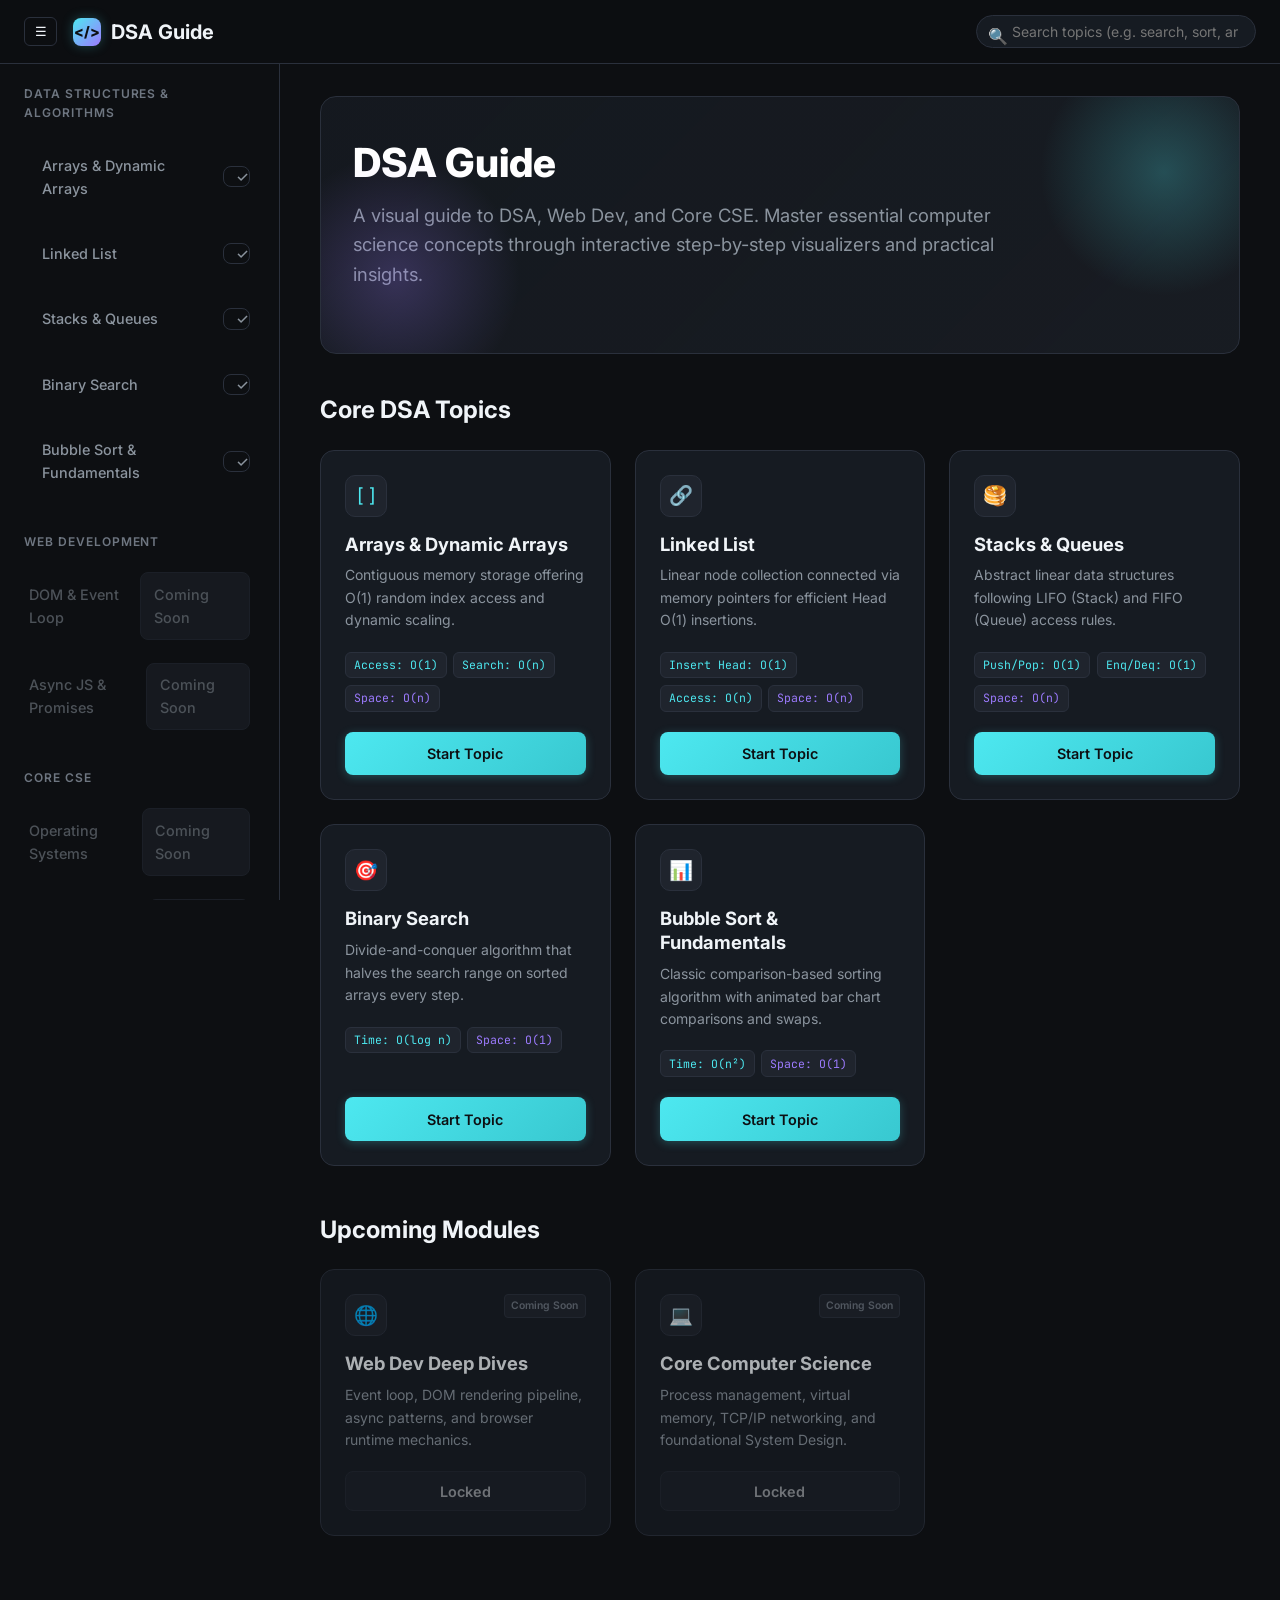
==== index.html @ 57d5836f "Initial commit: DSA Guide static website with visualizers" ====
<!DOCTYPE html>
<html lang="en">
<head>
  <meta charset="UTF-8">
  <meta name="viewport" content="width=device-width, initial-scale=1.0">
  <title>DSA Guide - Master Data Structures & Algorithms Visually</title>
  <meta name="description" content="A visual, interactive guide to Data Structures, Algorithms, Web Development, and Core Computer Science topics.">
  <link rel="stylesheet" href="css/style.css">
</head>
<body>

  <!-- Sticky Top Header Bar -->
  <header id="app-header">
    <div class="header-left">
      <button id="sidebar-toggle" class="sidebar-toggle-btn" aria-label="Toggle Navigation">
        ☰
      </button>
      <a href="index.html" class="brand-logo">
        <div class="brand-icon">&lt;/&gt;</div>
        <span class="brand-text">DSA Guide</span>
      </a>
    </div>
    
    <div class="header-search">
      <span class="search-icon">🔍</span>
      <input type="text" id="sidebar-search" class="search-input" placeholder="Search topics (e.g. search, sort, array)..." aria-label="Search topics">
    </div>
  </header>

  <div class="layout-container">
    <!-- Sidebar Navigation -->
    <div id="sidebar-overlay" class="sidebar-overlay"></div>
    <aside id="app-sidebar">
      <div class="sidebar-section">
        <div class="sidebar-title">Data Structures & Algorithms</div>
        <ul class="sidebar-nav">
          <li class="sidebar-nav-item" data-topic-id="arrays">
            <a href="dsa/arrays.html">
              <span>Arrays & Dynamic Arrays</span>
              <span class="check-icon">✓</span>
            </a>
          </li>
          <li class="sidebar-nav-item" data-topic-id="linked-list">
            <a href="dsa/linked-list.html">
              <span>Linked List</span>
              <span class="check-icon">✓</span>
            </a>
          </li>
          <li class="sidebar-nav-item" data-topic-id="stacks-queues">
            <a href="dsa/stacks-queues.html">
              <span>Stacks & Queues</span>
              <span class="check-icon">✓</span>
            </a>
          </li>
          <li class="sidebar-nav-item" data-topic-id="binary-search">
            <a href="dsa/binary-search.html">
              <span>Binary Search</span>
              <span class="check-icon">✓</span>
            </a>
          </li>
          <li class="sidebar-nav-item" data-topic-id="sorting">
            <a href="dsa/sorting.html">
              <span>Bubble Sort & Fundamentals</span>
              <span class="check-icon">✓</span>
            </a>
          </li>
        </ul>
      </div>

      <div class="sidebar-section">
        <div class="sidebar-title">Web Development</div>
        <ul class="sidebar-nav">
          <li class="sidebar-nav-item disabled">
            <span>DOM & Event Loop <span class="badge-coming-soon">Coming Soon</span></span>
          </li>
          <li class="sidebar-nav-item disabled">
            <span>Async JS & Promises <span class="badge-coming-soon">Coming Soon</span></span>
          </li>
        </ul>
      </div>

      <div class="sidebar-section">
        <div class="sidebar-title">Core CSE</div>
        <ul class="sidebar-nav">
          <li class="sidebar-nav-item disabled">
            <span>Operating Systems <span class="badge-coming-soon">Coming Soon</span></span>
          </li>
          <li class="sidebar-nav-item disabled">
            <span>System Design Basics <span class="badge-coming-soon">Coming Soon</span></span>
          </li>
        </ul>
      </div>

      <div class="progress-widget">
        <div class="progress-label">
          <span>Overall Mastery</span>
          <span id="progress-text">0 of 5 Completed</span>
        </div>
        <div class="progress-bar-bg">
          <div id="progress-bar-fill" class="progress-bar-fill"></div>
        </div>
      </div>
    </aside>

    <!-- Main Content Area -->
    <main id="main-content">
      <!-- Hero Section -->
      <section class="hero-section">
        <h1 class="hero-title">DSA Guide</h1>
        <p class="hero-pitch">A visual guide to DSA, Web Dev, and Core CSE. Master essential computer science concepts through interactive step-by-step visualizers and practical insights.</p>
      </section>

      <!-- Dynamic Continue Section -->
      <div id="continue-section"></div>

      <!-- Topics Grid Section -->
      <section>
        <div class="section-header">
          <h2>Core DSA Topics</h2>
        </div>

        <div class="cards-grid">
          <!-- Topic Card 1 -->
          <div class="topic-card" data-topic-id="arrays">
            <div>
              <div class="card-top">
                <div class="card-icon">[ ]</div>
                <span class="completion-badge badge-coming-soon" style="display:none; background: rgba(63,185,80,0.2); color: var(--success); border-color: var(--success);">✓ Completed</span>
              </div>
              <h3>Arrays & Dynamic Arrays</h3>
              <p>Contiguous memory storage offering O(1) random index access and dynamic scaling.</p>
              <div class="complexity-tag-group">
                <span class="complexity-tag">Access: O(1)</span>
                <span class="complexity-tag">Search: O(n)</span>
                <span class="complexity-tag space">Space: O(n)</span>
              </div>
            </div>
            <a href="dsa/arrays.html" class="btn btn-primary card-action-btn">Start Topic</a>
          </div>

          <!-- Topic Card 2 -->
          <div class="topic-card" data-topic-id="linked-list">
            <div>
              <div class="card-top">
                <div class="card-icon">🔗</div>
                <span class="completion-badge badge-coming-soon" style="display:none; background: rgba(63,185,80,0.2); color: var(--success); border-color: var(--success);">✓ Completed</span>
              </div>
              <h3>Linked List</h3>
              <p>Linear node collection connected via memory pointers for efficient Head O(1) insertions.</p>
              <div class="complexity-tag-group">
                <span class="complexity-tag">Insert Head: O(1)</span>
                <span class="complexity-tag">Access: O(n)</span>
                <span class="complexity-tag space">Space: O(n)</span>
              </div>
            </div>
            <a href="dsa/linked-list.html" class="btn btn-primary card-action-btn">Start Topic</a>
          </div>

          <!-- Topic Card 3 -->
          <div class="topic-card" data-topic-id="stacks-queues">
            <div>
              <div class="card-top">
                <div class="card-icon">🥞</div>
                <span class="completion-badge badge-coming-soon" style="display:none; background: rgba(63,185,80,0.2); color: var(--success); border-color: var(--success);">✓ Completed</span>
              </div>
              <h3>Stacks & Queues</h3>
              <p>Abstract linear data structures following LIFO (Stack) and FIFO (Queue) access rules.</p>
              <div class="complexity-tag-group">
                <span class="complexity-tag">Push/Pop: O(1)</span>
                <span class="complexity-tag">Enq/Deq: O(1)</span>
                <span class="complexity-tag space">Space: O(n)</span>
              </div>
            </div>
            <a href="dsa/stacks-queues.html" class="btn btn-primary card-action-btn">Start Topic</a>
          </div>

          <!-- Topic Card 4 -->
          <div class="topic-card" data-topic-id="binary-search">
            <div>
              <div class="card-top">
                <div class="card-icon">🎯</div>
                <span class="completion-badge badge-coming-soon" style="display:none; background: rgba(63,185,80,0.2); color: var(--success); border-color: var(--success);">✓ Completed</span>
              </div>
              <h3>Binary Search</h3>
              <p>Divide-and-conquer algorithm that halves the search range on sorted arrays every step.</p>
              <div class="complexity-tag-group">
                <span class="complexity-tag">Time: O(log n)</span>
                <span class="complexity-tag space">Space: O(1)</span>
              </div>
            </div>
            <a href="dsa/binary-search.html" class="btn btn-primary card-action-btn">Start Topic</a>
          </div>

          <!-- Topic Card 5 -->
          <div class="topic-card" data-topic-id="sorting">
            <div>
              <div class="card-top">
                <div class="card-icon">📊</div>
                <span class="completion-badge badge-coming-soon" style="display:none; background: rgba(63,185,80,0.2); color: var(--success); border-color: var(--success);">✓ Completed</span>
              </div>
              <h3>Bubble Sort & Fundamentals</h3>
              <p>Classic comparison-based sorting algorithm with animated bar chart comparisons and swaps.</p>
              <div class="complexity-tag-group">
                <span class="complexity-tag">Time: O(n²)</span>
                <span class="complexity-tag space">Space: O(1)</span>
              </div>
            </div>
            <a href="dsa/sorting.html" class="btn btn-primary card-action-btn">Start Topic</a>
          </div>
        </div>
      </section>

      <!-- Coming Soon Modules Section -->
      <section>
        <div class="section-header">
          <h2>Upcoming Modules</h2>
        </div>
        <div class="cards-grid">
          <div class="topic-card" style="opacity: 0.7;">
            <div>
              <div class="card-top">
                <div class="card-icon">🌐</div>
                <span class="badge-coming-soon">Coming Soon</span>
              </div>
              <h3>Web Dev Deep Dives</h3>
              <p>Event loop, DOM rendering pipeline, async patterns, and browser runtime mechanics.</p>
            </div>
            <button class="btn btn-secondary" disabled style="opacity: 0.6; cursor: not-allowed;">Locked</button>
          </div>

          <div class="topic-card" style="opacity: 0.7;">
            <div>
              <div class="card-top">
                <div class="card-icon">💻</div>
                <span class="badge-coming-soon">Coming Soon</span>
              </div>
              <h3>Core Computer Science</h3>
              <p>Process management, virtual memory, TCP/IP networking, and foundational System Design.</p>
            </div>
            <button class="btn btn-secondary" disabled style="opacity: 0.6; cursor: not-allowed;">Locked</button>
          </div>
        </div>
      </section>
    </main>
  </div>

  <script src="js/main.js"></script>
</body>
</html>
---- css/style.css ----
/* ==========================================================================
   DSA GUIDE - Shared Stylesheet
   Theme: Dark (#0D0F12), Cyan (#4DE8F0), Violet (#9D7BFF)
   ========================================================================== */

@import url('https://fonts.googleapis.com/css2?family=Inter:wght@300;400;500;600;700&family=JetBrains+Mono:wght@400;500;600;700&display=swap');

:root {
  --bg-dark: #0D0F12;
  --bg-card: #161B22;
  --bg-card-hover: #1C212A;
  --bg-surface: #1F242D;
  --bg-surface-elevated: #262C38;
  
  --border-color: #2A303C;
  --border-focus: #3F4756;
  
  --accent-cyan: #4DE8F0;
  --accent-cyan-glow: rgba(77, 232, 240, 0.25);
  --accent-violet: #9D7BFF;
  --accent-violet-glow: rgba(157, 123, 255, 0.25);
  
  --text-main: #F0F4F8;
  --text-muted: #8B949E;
  --text-dim: #6E7681;
  
  --success: #3FB950;
  --success-glow: rgba(63, 185, 80, 0.2);
  --warning: #D29922;
  --danger: #F85149;
  
  --sidebar-width: 280px;
  --header-height: 64px;

  --font-sans: 'Inter', -apple-system, BlinkMacSystemFont, 'Segoe UI', Roboto, sans-serif;
  --font-mono: 'JetBrains Mono', SFMono-Regular, Consolas, 'Liberation Mono', Menlo, monospace;

  --transition-fast: 0.15s ease;
  --transition-normal: 0.25s ease;
}

* {
  box-sizing: border-box;
  margin: 0;
  padding: 0;
}

html {
  font-family: var(--font-sans);
  background-color: var(--bg-dark);
  color: var(--text-main);
  scroll-behavior: smooth;
  font-size: 16px;
  line-height: 1.6;
}

body {
  min-height: 100vh;
  display: flex;
  flex-direction: column;
  overflow-x: hidden;
}

/* Typography */
h1, h2, h3, h4, h5, h6 {
  color: var(--text-main);
  font-weight: 700;
  line-height: 1.3;
}

h1 { font-size: 2rem; }
h2 { font-size: 1.5rem; }
h3 { font-size: 1.25rem; }

p {
  color: var(--text-muted);
}

a {
  color: var(--accent-cyan);
  text-decoration: none;
  transition: color var(--transition-fast);
}
a:hover {
  color: #79f1f7;
}

/* Layout Structure */
#app-header {
  position: sticky;
  top: 0;
  z-index: 100;
  height: var(--header-height);
  background-color: rgba(13, 15, 18, 0.85);
  backdrop-filter: blur(12px);
  -webkit-backdrop-filter: blur(12px);
  border-bottom: 1px solid var(--border-color);
  display: flex;
  align-items: center;
  justify-content: space-between;
  padding: 0 1.5rem;
}

.header-left {
  display: flex;
  align-items: center;
  gap: 1rem;
}

.sidebar-toggle-btn {
  background: transparent;
  border: 1px solid var(--border-color);
  color: var(--text-main);
  padding: 0.4rem 0.6rem;
  border-radius: 6px;
  cursor: pointer;
  display: flex;
  align-items: center;
  justify-content: center;
  transition: all var(--transition-fast);
}
.sidebar-toggle-btn:hover {
  background: var(--bg-surface);
  border-color: var(--accent-cyan);
}

.brand-logo {
  display: flex;
  align-items: center;
  gap: 0.6rem;
  font-weight: 700;
  font-size: 1.25rem;
  color: var(--text-main);
}
.brand-icon {
  width: 28px;
  height: 28px;
  background: linear-gradient(135deg, var(--accent-cyan), var(--accent-violet));
  border-radius: 8px;
  display: flex;
  align-items: center;
  justify-content: center;
  color: var(--bg-dark);
  font-weight: 800;
  font-size: 0.9rem;
  box-shadow: 0 0 12px var(--accent-cyan-glow);
}

.header-search {
  position: relative;
  width: 280px;
}
.search-input {
  width: 100%;
  background: var(--bg-card);
  border: 1px solid var(--border-color);
  border-radius: 20px;
  padding: 0.45rem 1rem 0.45rem 2.2rem;
  color: var(--text-main);
  font-size: 0.875rem;
  font-family: var(--font-sans);
  outline: none;
  transition: all var(--transition-normal);
}
.search-input:focus {
  border-color: var(--accent-cyan);
  box-shadow: 0 0 10px var(--accent-cyan-glow);
  background: var(--bg-surface);
}
.search-icon {
  position: absolute;
  left: 0.75rem;
  top: 50%;
  transform: translateY(-50%);
  color: var(--text-dim);
  pointer-events: none;
  width: 16px;
  height: 16px;
}

.layout-container {
  display: flex;
  flex: 1;
  position: relative;
}

/* Sidebar */
#app-sidebar {
  width: var(--sidebar-width);
  background: var(--bg-dark);
  border-right: 1px solid var(--border-color);
  display: flex;
  flex-direction: column;
  position: fixed;
  top: var(--header-height);
  bottom: 0;
  left: 0;
  z-index: 90;
  overflow-y: auto;
  transition: transform var(--transition-normal);
}

.sidebar-overlay {
  display: none;
  position: fixed;
  inset: 0;
  background: rgba(0, 0, 0, 0.6);
  backdrop-filter: blur(4px);
  z-index: 85;
}

.sidebar-section {
  padding: 1.25rem 1rem 0.5rem;
}

.sidebar-title {
  font-size: 0.75rem;
  text-transform: uppercase;
  letter-spacing: 0.08em;
  color: var(--text-dim);
  font-weight: 600;
  margin-bottom: 0.75rem;
  padding-left: 0.5rem;
}

.sidebar-nav {
  list-style: none;
  display: flex;
  flex-direction: column;
  gap: 0.25rem;
}

.sidebar-nav-item a, .sidebar-nav-item span {
  display: flex;
  align-items: center;
  justify-content: space-between;
  padding: 0.6rem 0.8rem;
  border-radius: 8px;
  color: var(--text-muted);
  font-size: 0.9rem;
  font-weight: 500;
  transition: all var(--transition-fast);
}

.sidebar-nav-item a:hover {
  background: var(--bg-card);
  color: var(--text-main);
}

.sidebar-nav-item.active a {
  background: linear-gradient(90deg, rgba(77, 232, 240, 0.12), transparent);
  border-left: 3px solid var(--accent-cyan);
  color: var(--accent-cyan);
  font-weight: 600;
}

.sidebar-nav-item.disabled {
  opacity: 0.5;
  cursor: not-allowed;
}

.badge-coming-soon {
  font-size: 0.65rem;
  background: var(--bg-surface);
  color: var(--text-dim);
  padding: 0.15rem 0.4rem;
  border-radius: 4px;
  border: 1px solid var(--border-color);
  font-weight: 600;
}

.check-icon {
  width: 18px;
  height: 18px;
  border-radius: 50%;
  border: 1.5px solid var(--border-color);
  display: inline-flex;
  align-items: center;
  justify-content: center;
  font-size: 0.7rem;
  color: transparent;
  transition: all var(--transition-fast);
}

.sidebar-nav-item.completed .check-icon {
  background: var(--success);
  border-color: var(--success);
  color: var(--bg-dark);
  box-shadow: 0 0 8px var(--success-glow);
}

.progress-widget {
  margin: 1.5rem 1rem;
  padding: 1rem;
  background: var(--bg-card);
  border: 1px solid var(--border-color);
  border-radius: 12px;
}

.progress-label {
  display: flex;
  justify-content: space-between;
  font-size: 0.8rem;
  color: var(--text-muted);
  margin-bottom: 0.5rem;
}

.progress-bar-bg {
  width: 100%;
  height: 6px;
  background: var(--bg-surface);
  border-radius: 3px;
  overflow: hidden;
}

.progress-bar-fill {
  height: 100%;
  width: 0%;
  background: linear-gradient(90deg, var(--accent-cyan), var(--accent-violet));
  border-radius: 3px;
  transition: width 0.4s ease;
}

/* Main Content Area */
#main-content {
  flex: 1;
  margin-left: var(--sidebar-width);
  padding: 2rem 2.5rem 4rem;
  max-width: 1100px;
  transition: margin-left var(--transition-normal);
}

/* Hero Section */
.hero-section {
  background: linear-gradient(135deg, rgba(22, 27, 34, 0.8), rgba(31, 36, 45, 0.6));
  border: 1px solid var(--border-color);
  border-radius: 16px;
  padding: 2.5rem 2rem;
  margin-bottom: 2.5rem;
  position: relative;
  overflow: hidden;
}
.hero-section::before {
  content: '';
  position: absolute;
  top: -50px;
  right: -50px;
  width: 250px;
  height: 250px;
  background: radial-gradient(circle, var(--accent-cyan-glow) 0%, transparent 70%);
  pointer-events: none;
}
.hero-section::after {
  content: '';
  position: absolute;
  bottom: -50px;
  left: -50px;
  width: 250px;
  height: 250px;
  background: radial-gradient(circle, var(--accent-violet-glow) 0%, transparent 70%);
  pointer-events: none;
}

.hero-title {
  font-size: 2.5rem;
  font-weight: 800;
  background: linear-gradient(135deg, #FFFFFF 30%, var(--accent-cyan) 70%, var(--accent-violet) 100%);
  -webkit-background-clip: text;
  -webkit-text-fill-color: transparent;
  margin-bottom: 0.75rem;
}

.hero-pitch {
  font-size: 1.15rem;
  color: var(--text-muted);
  max-width: 650px;
  margin-bottom: 1.5rem;
}

/* Continue Card */
.continue-card {
  background: var(--bg-card);
  border: 1px solid var(--accent-violet);
  box-shadow: 0 4px 20px var(--accent-violet-glow);
  border-radius: 12px;
  padding: 1.25rem 1.5rem;
  margin-bottom: 2.5rem;
  display: flex;
  align-items: center;
  justify-content: space-between;
  gap: 1rem;
}
.continue-info h4 {
  color: var(--accent-violet);
  font-size: 0.85rem;
  text-transform: uppercase;
  letter-spacing: 0.05em;
  margin-bottom: 0.2rem;
}
.continue-info h3 {
  color: var(--text-main);
  font-size: 1.15rem;
}

/* Cards Grid */
.section-header {
  display: flex;
  align-items: center;
  justify-content: space-between;
  margin-bottom: 1.5rem;
}
.cards-grid {
  display: grid;
  grid-template-columns: repeat(auto-fill, minmax(280px, 1fr));
  gap: 1.5rem;
  margin-bottom: 3rem;
}

.topic-card {
  background: var(--bg-card);
  border: 1px solid var(--border-color);
  border-radius: 14px;
  padding: 1.5rem;
  display: flex;
  flex-direction: column;
  justify-content: space-between;
  transition: all var(--transition-normal);
  position: relative;
}
.topic-card:hover {
  transform: translateY(-4px);
  border-color: var(--accent-cyan);
  box-shadow: 0 8px 24px rgba(0, 0, 0, 0.4);
  background: var(--bg-card-hover);
}

.card-top {
  display: flex;
  align-items: flex-start;
  justify-content: space-between;
  margin-bottom: 1rem;
}
.card-icon {
  width: 42px;
  height: 42px;
  border-radius: 10px;
  background: var(--bg-surface);
  border: 1px solid var(--border-color);
  display: flex;
  align-items: center;
  justify-content: center;
  font-size: 1.2rem;
  color: var(--accent-cyan);
}
.topic-card:nth-child(even) .card-icon {
  color: var(--accent-violet);
}

.topic-card h3 {
  font-size: 1.15rem;
  margin-bottom: 0.5rem;
}
.topic-card p {
  font-size: 0.875rem;
  margin-bottom: 1.25rem;
}

.complexity-tag-group {
  display: flex;
  flex-wrap: wrap;
  gap: 0.4rem;
  margin-bottom: 1.25rem;
}

.complexity-tag {
  font-family: var(--font-mono);
  font-size: 0.72rem;
  padding: 0.2rem 0.5rem;
  border-radius: 6px;
  background: var(--bg-surface);
  border: 1px solid var(--border-color);
  color: var(--accent-cyan);
}
.complexity-tag.space {
  color: var(--accent-violet);
}

.btn {
  display: inline-flex;
  align-items: center;
  justify-content: center;
  gap: 0.5rem;
  padding: 0.65rem 1.25rem;
  border-radius: 8px;
  font-weight: 600;
  font-size: 0.9rem;
  font-family: var(--font-sans);
  cursor: pointer;
  transition: all var(--transition-fast);
  border: none;
}

.btn-primary {
  background: linear-gradient(135deg, var(--accent-cyan), #38c8d0);
  color: var(--bg-dark);
  box-shadow: 0 2px 10px var(--accent-cyan-glow);
}
.btn-primary:hover {
  background: linear-gradient(135deg, #60eff7, var(--accent-cyan));
  color: var(--bg-dark);
  box-shadow: 0 4px 15px var(--accent-cyan-glow);
}

.btn-secondary {
  background: var(--bg-surface);
  color: var(--text-main);
  border: 1px solid var(--border-color);
}
.btn-secondary:hover {
  background: var(--bg-surface-elevated);
  border-color: var(--text-muted);
}

.btn-complete {
  background: var(--bg-surface);
  color: var(--text-muted);
  border: 1px solid var(--border-color);
}
.btn-complete.active {
  background: rgba(63, 185, 80, 0.15);
  color: var(--success);
  border-color: var(--success);
}

/* Topic Page Header & Badges */
.topic-header {
  margin-bottom: 2rem;
}
.topic-header h1 {
  font-size: 2.2rem;
  margin-bottom: 0.75rem;
}
.topic-header-meta {
  display: flex;
  align-items: center;
  justify-content: space-between;
  flex-wrap: wrap;
  gap: 1rem;
}

.complexity-box {
  background: var(--bg-card);
  border: 1px solid var(--border-color);
  border-radius: 12px;
  padding: 1.25rem 1.5rem;
  margin-bottom: 2rem;
  display: grid;
  grid-template-columns: repeat(auto-fit, minmax(180px, 1fr));
  gap: 1rem;
}

.complexity-item {
  display: flex;
  flex-direction: column;
}
.complexity-label {
  font-size: 0.75rem;
  text-transform: uppercase;
  letter-spacing: 0.05em;
  color: var(--text-dim);
  margin-bottom: 0.25rem;
}
.complexity-val {
  font-family: var(--font-mono);
  font-size: 1.1rem;
  font-weight: 600;
  color: var(--accent-cyan);
}
.complexity-val.space {
  color: var(--accent-violet);
}

/* Visualizer Container */
.visualizer-card {
  background: var(--bg-card);
  border: 1px solid var(--border-color);
  border-radius: 16px;
  padding: 1.5rem;
  margin-bottom: 2.5rem;
  box-shadow: 0 8px 30px rgba(0, 0, 0, 0.3);
}

.visualizer-header {
  display: flex;
  align-items: center;
  justify-content: space-between;
  margin-bottom: 1.25rem;
  flex-wrap: wrap;
  gap: 0.75rem;
}

.visualizer-title {
  display: flex;
  align-items: center;
  gap: 0.5rem;
  font-size: 1.1rem;
  font-weight: 600;
}
.visualizer-badge {
  font-size: 0.7rem;
  background: rgba(77, 232, 240, 0.1);
  color: var(--accent-cyan);
  padding: 0.15rem 0.5rem;
  border-radius: 12px;
  border: 1px solid rgba(77, 232, 240, 0.2);
}

.visualizer-stage {
  background: var(--bg-dark);
  border: 1px solid var(--border-color);
  border-radius: 12px;
  min-height: 280px;
  display: flex;
  flex-direction: column;
  align-items: center;
  justify-content: center;
  padding: 1.5rem;
  position: relative;
  overflow: hidden;
}

.visualizer-stage canvas {
  max-width: 100%;
  height: auto;
  border-radius: 8px;
}

.visualizer-controls {
  display: flex;
  align-items: center;
  justify-content: space-between;
  margin-top: 1.25rem;
  flex-wrap: wrap;
  gap: 1rem;
  background: var(--bg-surface);
  padding: 0.85rem 1.25rem;
  border-radius: 10px;
  border: 1px solid var(--border-color);
}

.control-group {
  display: flex;
  align-items: center;
  gap: 0.5rem;
}

.control-input {
  background: var(--bg-card);
  border: 1px solid var(--border-color);
  color: var(--text-main);
  padding: 0.4rem 0.75rem;
  border-radius: 6px;
  font-family: var(--font-mono);
  font-size: 0.85rem;
  outline: none;
  width: 90px;
}
.control-input:focus {
  border-color: var(--accent-cyan);
}

.visualizer-log {
  margin-top: 1rem;
  font-family: var(--font-mono);
  font-size: 0.85rem;
  color: var(--accent-cyan);
  background: var(--bg-dark);
  padding: 0.65rem 1rem;
  border-radius: 8px;
  border-left: 3px solid var(--accent-cyan);
  width: 100%;
}

/* Collapsible Panel */
.collapsible-card {
  background: var(--bg-card);
  border: 1px solid var(--border-color);
  border-radius: 12px;
  margin-bottom: 2rem;
  overflow: hidden;
}

.collapsible-header {
  padding: 1.25rem 1.5rem;
  display: flex;
  align-items: center;
  justify-content: space-between;
  cursor: pointer;
  background: var(--bg-card);
  transition: background var(--transition-fast);
  user-select: none;
}
.collapsible-header:hover {
  background: var(--bg-card-hover);
}

.collapsible-title {
  display: flex;
  align-items: center;
  gap: 0.6rem;
  font-size: 1.1rem;
  font-weight: 600;
}

.chevron-icon {
  transition: transform var(--transition-normal);
  color: var(--text-dim);
}
.collapsible-card.open .chevron-icon {
  transform: rotate(180deg);
  color: var(--accent-cyan);
}

.collapsible-content {
  max-height: 0;
  overflow: hidden;
  transition: max-height 0.35s ease-in-out;
  background: var(--bg-dark);
}
.collapsible-card.open .collapsible-content {
  max-height: 800px;
}

.code-block {
  padding: 1.25rem 1.5rem;
  font-family: var(--font-mono);
  font-size: 0.875rem;
  line-height: 1.6;
  color: #E6EDF3;
  overflow-x: auto;
  white-space: pre;
}

.code-keyword { color: #FF7B72; font-weight: 600; }
.code-function { color: #D2A8FF; }
.code-comment { color: #8B949E; font-style: italic; }
.code-number { color: #79C0FF; }
.code-string { color: #A5D6FF; }

/* Sections */
.info-section {
  background: var(--bg-card);
  border: 1px solid var(--border-color);
  border-radius: 12px;
  padding: 1.5rem;
  margin-bottom: 2rem;
}

.info-section h3 {
  margin-bottom: 1rem;
  display: flex;
  align-items: center;
  gap: 0.5rem;
}

.mistakes-list {
  list-style: none;
  display: flex;
  flex-direction: column;
  gap: 0.75rem;
}
.mistakes-list li {
  position: relative;
  padding-left: 1.75rem;
  color: var(--text-muted);
  font-size: 0.95rem;
}
.mistakes-list li::before {
  content: '⚠️';
  position: absolute;
  left: 0;
  top: 0.1rem;
  font-size: 0.85rem;
}

.question-box {
  background: var(--bg-surface);
  border: 1px dashed var(--border-color);
  border-radius: 10px;
  padding: 1.25rem;
  margin-top: 1rem;
}
.question-text {
  font-weight: 500;
  color: var(--text-main);
  margin-bottom: 1rem;
}
.answer-content {
  display: none;
  margin-top: 1rem;
  padding-top: 1rem;
  border-top: 1px solid var(--border-color);
  color: var(--accent-cyan);
}
.answer-content.show {
  display: block;
  animation: fadeIn 0.25s ease;
}

/* Toast Notifications */
.toast-container {
  position: fixed;
  bottom: 2rem;
  right: 2rem;
  z-index: 1000;
  display: flex;
  flex-direction: column;
  gap: 0.5rem;
}

.toast {
  background: var(--bg-surface-elevated);
  border: 1px solid var(--success);
  color: var(--text-main);
  padding: 0.85rem 1.25rem;
  border-radius: 10px;
  box-shadow: 0 6px 20px rgba(0, 0, 0, 0.4);
  display: flex;
  align-items: center;
  gap: 0.6rem;
  animation: slideUp 0.3s ease, fadeOut 0.3s ease 2.7s forwards;
}

@keyframes fadeIn {
  from { opacity: 0; transform: translateY(4px); }
  to { opacity: 1; transform: translateY(0); }
}
@keyframes slideUp {
  from { opacity: 0; transform: translateY(20px); }
  to { opacity: 1; transform: translateY(0); }
}
@keyframes fadeOut {
  from { opacity: 1; }
  to { opacity: 0; visibility: hidden; }
}

/* Responsive Media Queries */
@media (max-width: 900px) {
  #app-sidebar {
    transform: translateX(-100%);
  }
  #app-sidebar.open {
    transform: translateX(0);
  }
  .sidebar-overlay.open {
    display: block;
  }
  #main-content {
    margin-left: 0;
    padding: 1.5rem 1rem 3rem;
  }
  .hero-title {
    font-size: 2rem;
  }
  .header-search {
    width: 180px;
  }
}

@media (max-width: 600px) {
  #app-header {
    padding: 0 1rem;
  }
  .brand-text {
    display: none;
  }
  .hero-section {
    padding: 1.5rem 1.25rem;
  }
  .cards-grid {
    grid-template-columns: 1fr;
  }
  .visualizer-controls {
    flex-direction: column;
    align-items: stretch;
  }
  .control-group {
    justify-content: space-between;
  }
}
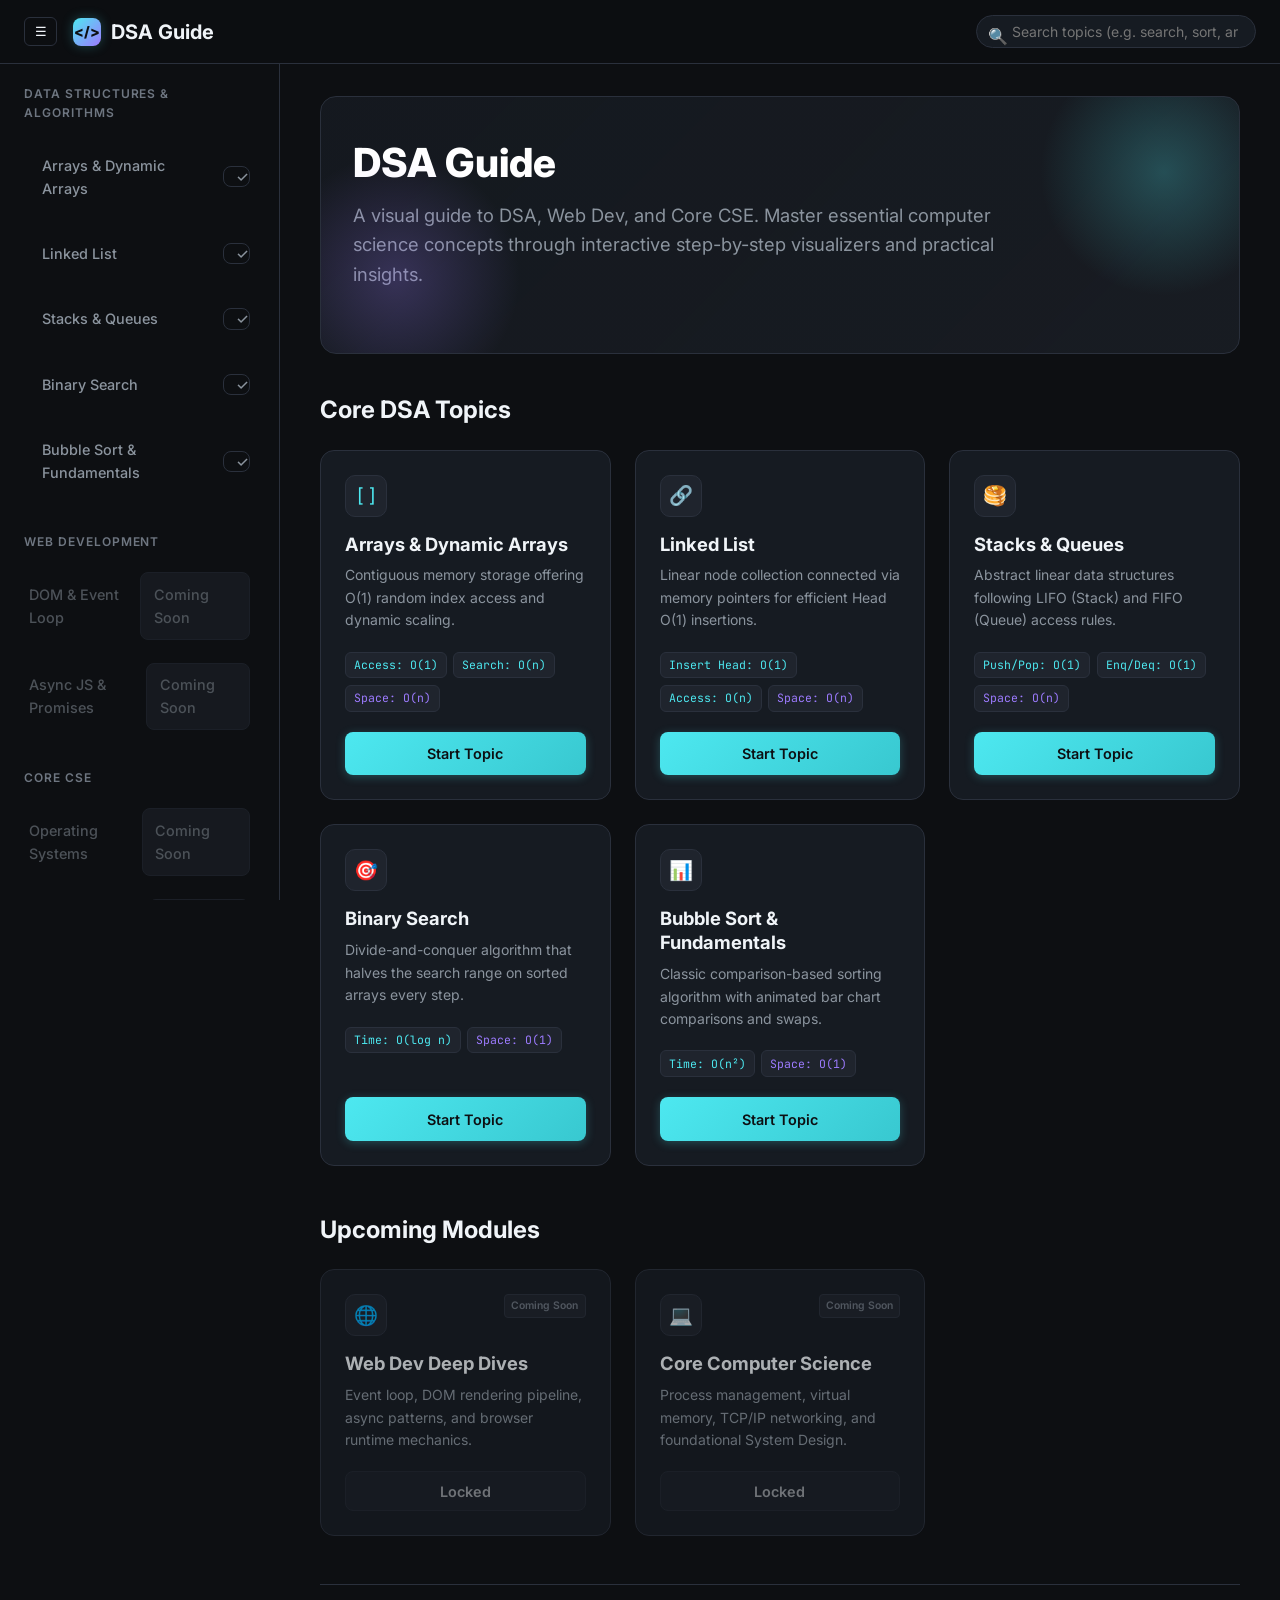
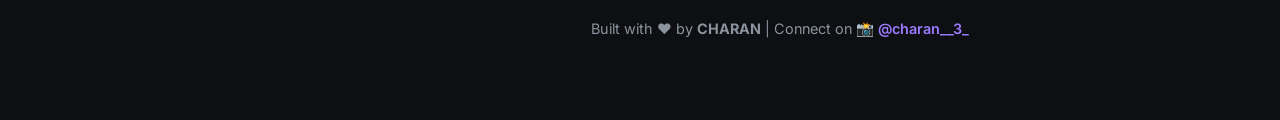
==== commit 80435ffe: "Add footer credit Built by CHARAN with Instagram link" ====
--- a/index.html
+++ b/index.html
@@ -241,6 +241,10 @@
           </div>
         </div>
       </section>
+      <!-- Footer -->
+      <footer class="app-footer">
+        <p>Built with ❤️ by <strong>CHARAN</strong> | Connect on <a href="https://www.instagram.com/charan__3_/" target="_blank" rel="noopener noreferrer" class="instagram-link">📸 @charan__3_</a></p>
+      </footer>
     </main>
   </div>
 
--- a/css/style.css
+++ b/css/style.css
@@ -867,6 +867,29 @@
   }
 }
 
+/* Footer */
+.app-footer {
+  margin-top: auto;
+  padding: 2rem 0 1rem;
+  border-top: 1px solid var(--border-color);
+  text-align: center;
+  font-size: 0.9rem;
+  color: var(--text-muted);
+}
+
+.instagram-link {
+  color: var(--accent-violet);
+  font-weight: 600;
+  display: inline-flex;
+  align-items: center;
+  gap: 0.3rem;
+  transition: color var(--transition-fast);
+}
+.instagram-link:hover {
+  color: var(--accent-cyan);
+  text-decoration: underline;
+}
+
 @media (max-width: 600px) {
   #app-header {
     padding: 0 1rem;
@@ -888,3 +911,4 @@
     justify-content: space-between;
   }
 }
+
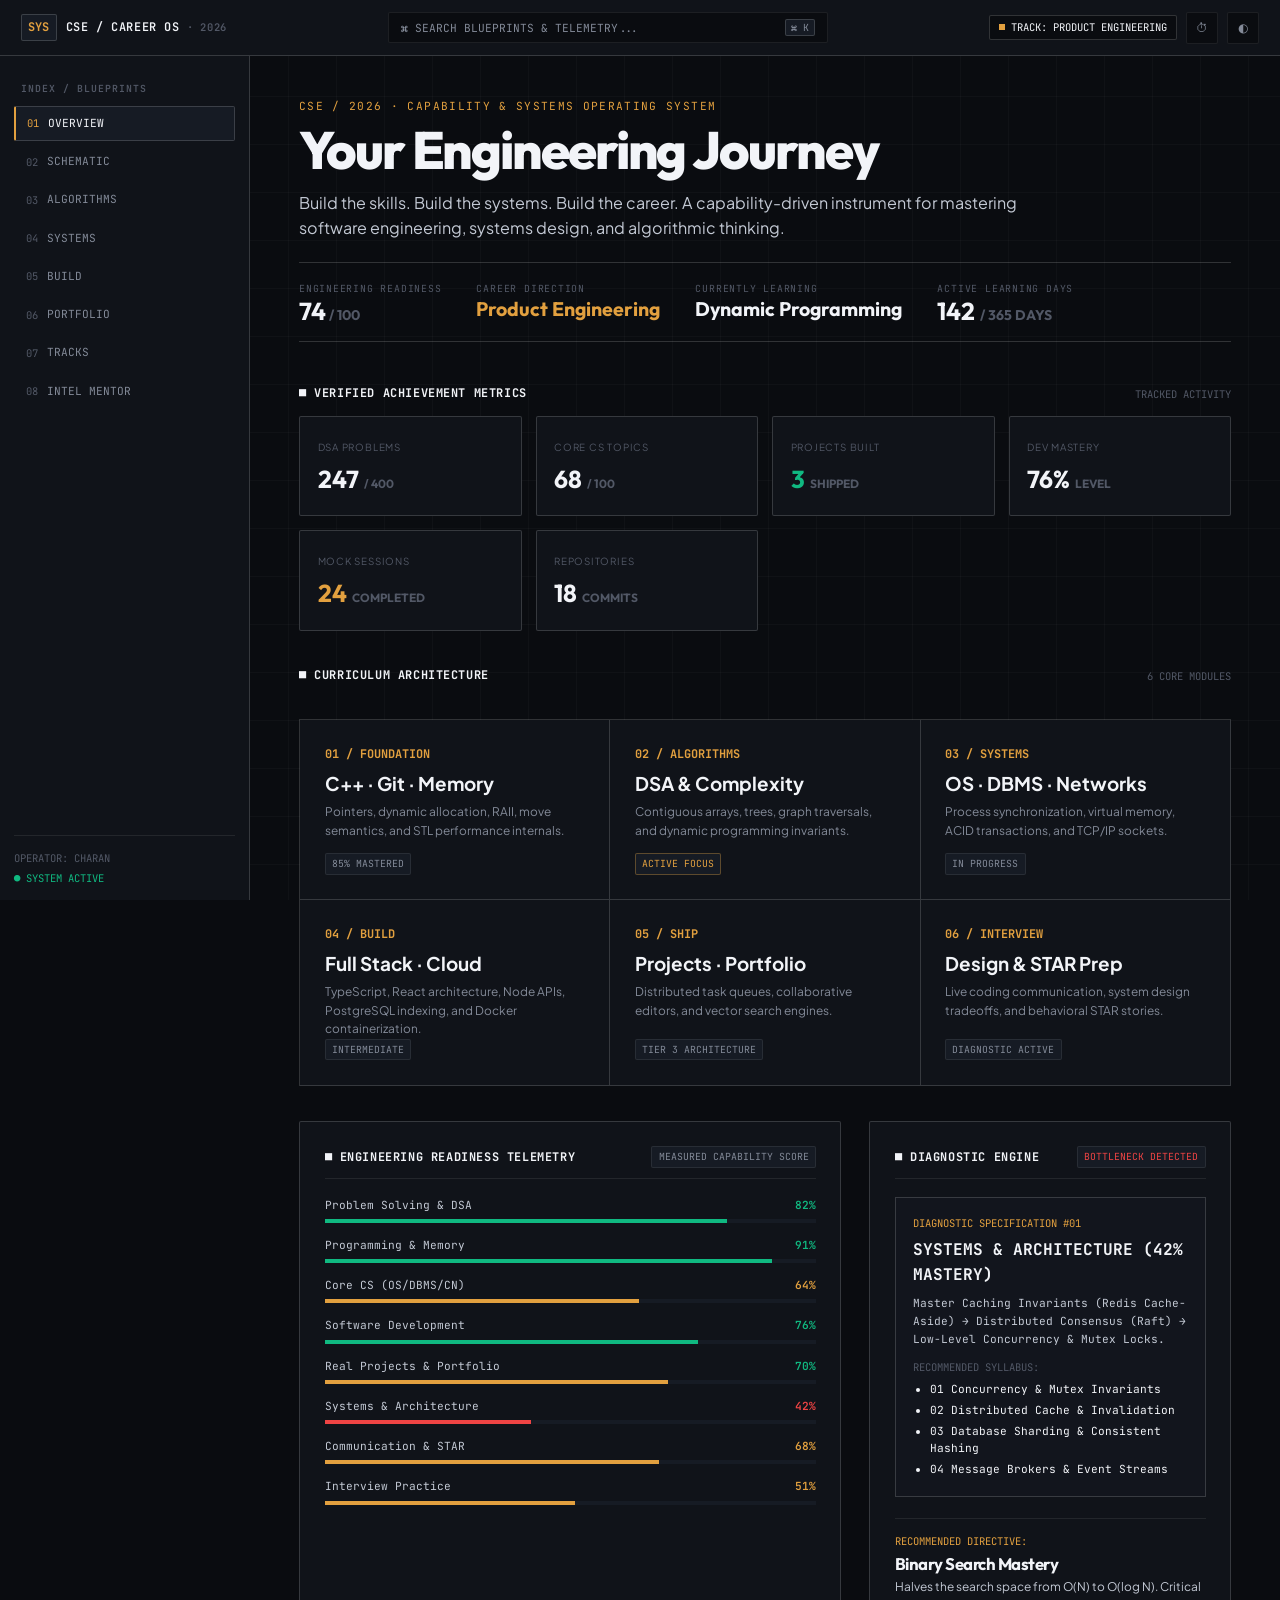
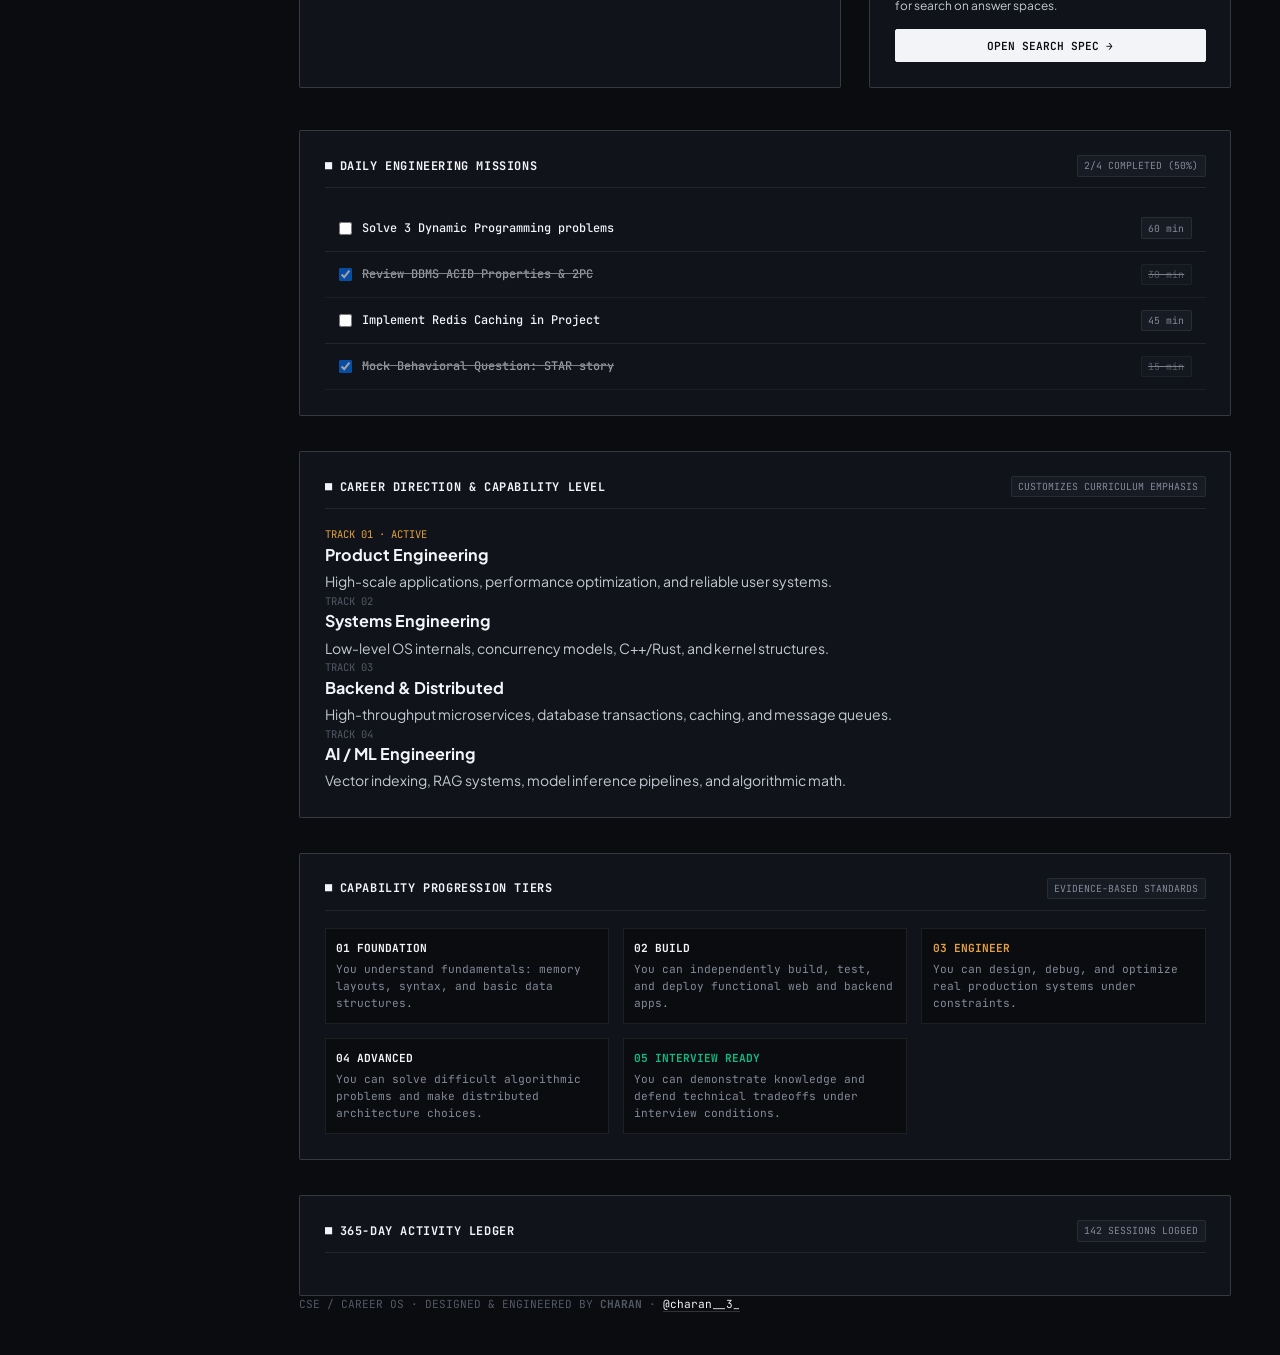
==== commit 672d290f: "Update CSE Career OS: capability progression, editorial laboratory design, remove salary mentions" ====
--- a/index.html
+++ b/index.html
@@ -1,253 +1,673 @@
 <!DOCTYPE html>
-<html lang="en">
+<html lang="en" data-theme="dark">
 <head>
   <meta charset="UTF-8">
   <meta name="viewport" content="width=device-width, initial-scale=1.0">
-  <title>DSA Guide - Master Data Structures & Algorithms Visually</title>
-  <meta name="description" content="A visual, interactive guide to Data Structures, Algorithms, Web Development, and Core Computer Science topics.">
+  <title>CSE Career OS — Engineering Laboratory & Technical Blueprint</title>
+  <meta name="description" content="An honest, capability-driven operating system for becoming a world-class software engineer. Skill progression, systems architecture, and engineering telemetry.">
   <link rel="stylesheet" href="css/style.css">
 </head>
 <body>
 
-  <!-- Sticky Top Header Bar -->
-  <header id="app-header">
+  <!-- =========================================================================
+       Top Engineering Rail Header
+       ========================================================================= -->
+  <header id="os-header">
     <div class="header-left">
-      <button id="sidebar-toggle" class="sidebar-toggle-btn" aria-label="Toggle Navigation">
-        ☰
-      </button>
-      <a href="index.html" class="brand-logo">
-        <div class="brand-icon">&lt;/&gt;</div>
-        <span class="brand-text">DSA Guide</span>
+      <a href="#overview" class="brand-wrapper">
+        <div class="brand-glyph">SYS</div>
+        <span class="brand-name">CSE / Career OS <span style="color:var(--text-dim); font-size:0.75rem;">· 2026</span></span>
       </a>
     </div>
-    
-    <div class="header-search">
-      <span class="search-icon">🔍</span>
-      <input type="text" id="sidebar-search" class="search-input" placeholder="Search topics (e.g. search, sort, array)..." aria-label="Search topics">
+
+    <!-- Center Command Palette Trigger -->
+    <div class="header-center">
+      <button id="cmd-trigger-btn" class="cmd-trigger-btn" aria-label="Open Command Palette">
+        <span>⌘ SEARCH BLUEPRINTS & TELEMETRY...</span>
+        <span class="kbd-shortcut">⌘ K</span>
+      </button>
+    </div>
+
+    <!-- Header Right Controls -->
+    <div class="header-right">
+      <div id="header-target-pill" class="header-pill-badge" onclick="window.location.hash = 'overview'">
+        <span class="indicator-dot"></span>
+        <span>TRACK: PRODUCT ENGINEERING</span>
+      </div>
+
+      <button id="focus-mode-header-btn" class="btn-icon-header" title="Launch Focus Session">
+        ⏱
+      </button>
+
+      <button id="theme-toggle-btn" class="btn-icon-header" title="Toggle Theme">
+        ◐
+      </button>
     </div>
   </header>
 
-  <div class="layout-container">
-    <!-- Sidebar Navigation -->
-    <div id="sidebar-overlay" class="sidebar-overlay"></div>
-    <aside id="app-sidebar">
-      <div class="sidebar-section">
-        <div class="sidebar-title">Data Structures & Algorithms</div>
-        <ul class="sidebar-nav">
-          <li class="sidebar-nav-item" data-topic-id="arrays">
-            <a href="dsa/arrays.html">
-              <span>Arrays & Dynamic Arrays</span>
-              <span class="check-icon">✓</span>
-            </a>
-          </li>
-          <li class="sidebar-nav-item" data-topic-id="linked-list">
-            <a href="dsa/linked-list.html">
-              <span>Linked List</span>
-              <span class="check-icon">✓</span>
-            </a>
-          </li>
-          <li class="sidebar-nav-item" data-topic-id="stacks-queues">
-            <a href="dsa/stacks-queues.html">
-              <span>Stacks & Queues</span>
-              <span class="check-icon">✓</span>
-            </a>
-          </li>
-          <li class="sidebar-nav-item" data-topic-id="binary-search">
-            <a href="dsa/binary-search.html">
-              <span>Binary Search</span>
-              <span class="check-icon">✓</span>
-            </a>
-          </li>
-          <li class="sidebar-nav-item" data-topic-id="sorting">
-            <a href="dsa/sorting.html">
-              <span>Bubble Sort & Fundamentals</span>
-              <span class="check-icon">✓</span>
-            </a>
-          </li>
-        </ul>
+  <!-- =========================================================================
+       Main Application Shell
+       ========================================================================= -->
+  <div class="os-layout">
+
+    <!-- Compact Technical Sidebar Rail -->
+    <aside id="os-sidebar">
+      <div class="sidebar-nav-group">
+        <div class="sidebar-label">INDEX / BLUEPRINTS</div>
+
+        <div class="sidebar-nav-item active" data-view="overview">
+          <span class="sidebar-num">01</span>
+          <span>OVERVIEW</span>
+        </div>
+
+        <div class="sidebar-nav-item" data-view="roadmap">
+          <span class="sidebar-num">02</span>
+          <span>SCHEMATIC</span>
+        </div>
+
+        <div class="sidebar-nav-item" data-view="dsa">
+          <span class="sidebar-num">03</span>
+          <span>ALGORITHMS</span>
+        </div>
+
+        <div class="sidebar-nav-item" data-view="corecs">
+          <span class="sidebar-num">04</span>
+          <span>SYSTEMS</span>
+        </div>
+
+        <div class="sidebar-nav-item" data-view="dev">
+          <span class="sidebar-num">05</span>
+          <span>BUILD</span>
+        </div>
+
+        <div class="sidebar-nav-item" data-view="projects">
+          <span class="sidebar-num">06</span>
+          <span>PORTFOLIO</span>
+        </div>
+
+        <div class="sidebar-nav-item" data-view="companies">
+          <span class="sidebar-num">07</span>
+          <span>TRACKS</span>
+        </div>
+
+        <div class="sidebar-nav-item" data-view="mentor">
+          <span class="sidebar-num">08</span>
+          <span>INTEL MENTOR</span>
+        </div>
       </div>
 
-      <div class="sidebar-section">
-        <div class="sidebar-title">Web Development</div>
-        <ul class="sidebar-nav">
-          <li class="sidebar-nav-item disabled">
-            <span>DOM & Event Loop <span class="badge-coming-soon">Coming Soon</span></span>
-          </li>
-          <li class="sidebar-nav-item disabled">
-            <span>Async JS & Promises <span class="badge-coming-soon">Coming Soon</span></span>
-          </li>
-        </ul>
-      </div>
-
-      <div class="sidebar-section">
-        <div class="sidebar-title">Core CSE</div>
-        <ul class="sidebar-nav">
-          <li class="sidebar-nav-item disabled">
-            <span>Operating Systems <span class="badge-coming-soon">Coming Soon</span></span>
-          </li>
-          <li class="sidebar-nav-item disabled">
-            <span>System Design Basics <span class="badge-coming-soon">Coming Soon</span></span>
-          </li>
-        </ul>
-      </div>
-
-      <div class="progress-widget">
-        <div class="progress-label">
-          <span>Overall Mastery</span>
-          <span id="progress-text">0 of 5 Completed</span>
-        </div>
-        <div class="progress-bar-bg">
-          <div id="progress-bar-fill" class="progress-bar-fill"></div>
-        </div>
+      <div class="sidebar-footer">
+        <div>OPERATOR: CHARAN</div>
+        <div style="color:var(--status-completed); margin-top:0.25rem;">● SYSTEM ACTIVE</div>
       </div>
     </aside>
 
-    <!-- Main Content Area -->
-    <main id="main-content">
-      <!-- Hero Section -->
-      <section class="hero-section">
-        <h1 class="hero-title">DSA Guide</h1>
-        <p class="hero-pitch">A visual guide to DSA, Web Dev, and Core CSE. Master essential computer science concepts through interactive step-by-step visualizers and practical insights.</p>
-      </section>
-
-      <!-- Dynamic Continue Section -->
-      <div id="continue-section"></div>
-
-      <!-- Topics Grid Section -->
-      <section>
-        <div class="section-header">
-          <h2>Core DSA Topics</h2>
-        </div>
-
-        <div class="cards-grid">
-          <!-- Topic Card 1 -->
-          <div class="topic-card" data-topic-id="arrays">
+    <!-- =======================================================================
+         Main Operating Canvas
+         ======================================================================= -->
+    <main id="os-main">
+
+      <!-- =====================================================================
+           01 OVERVIEW: EDITORIAL DASHBOARD
+           ===================================================================== -->
+      <section id="view-overview" class="os-view-section active-view">
+        
+        <!-- Editorial Hero Header -->
+        <div class="editorial-hero">
+          <div class="hero-super">CSE / 2026 · CAPABILITY & SYSTEMS OPERATING SYSTEM</div>
+          <h1 class="hero-main-title">Your Engineering Journey</h1>
+          <p style="font-size:1.15rem; color:var(--text-body); max-width:720px;">
+            Build the skills. Build the systems. Build the career. A capability-driven instrument for mastering software engineering, systems design, and algorithmic thinking.
+          </p>
+
+          <!-- Key Metrics Strip -->
+          <div class="hero-meta-strip">
+            <div class="meta-block-item">
+              <span class="meta-block-label">Engineering Readiness</span>
+              <div class="meta-block-val"><span id="stat-readiness-num">74</span><span style="font-size:1rem; color:var(--text-dim);"> / 100</span></div>
+            </div>
+
+            <div class="meta-block-item">
+              <span class="meta-block-label">Career Direction</span>
+              <div class="meta-block-val" style="font-size:1.4rem; color:var(--accent);">Product Engineering</div>
+            </div>
+
+            <div class="meta-block-item">
+              <span class="meta-block-label">Currently Learning</span>
+              <div class="meta-block-val" style="font-size:1.4rem; color:var(--text-main);">Dynamic Programming</div>
+            </div>
+
+            <div class="meta-block-item">
+              <span class="meta-block-label">Active Learning Days</span>
+              <div class="meta-block-val">142 <span style="font-size:1rem; color:var(--text-dim);">/ 365 DAYS</span></div>
+            </div>
+          </div>
+        </div>
+
+        <!-- Measured Achievements Grid -->
+        <div style="display:flex; justify-content:space-between; align-items:flex-end; margin-top:2rem;">
+          <div class="panel-title"><span>■ VERIFIED ACHIEVEMENT METRICS</span></div>
+          <span class="font-mono" style="font-size:0.75rem; color:var(--text-dim);">TRACKED ACTIVITY</span>
+        </div>
+
+        <div style="display:grid; grid-template-columns:repeat(auto-fit, minmax(180px, 1fr)); gap:1rem; margin:1rem 0 2.5rem;">
+          <div class="technical-panel" style="padding:1.25rem;">
+            <span class="meta-block-label">DSA Problems</span>
+            <div style="font-family:var(--font-editorial); font-size:1.75rem; font-weight:700; color:var(--text-main); margin-top:0.25rem;">247 <span style="font-size:0.85rem; color:var(--text-dim);">/ 400</span></div>
+          </div>
+          <div class="technical-panel" style="padding:1.25rem;">
+            <span class="meta-block-label">Core CS Topics</span>
+            <div style="font-family:var(--font-editorial); font-size:1.75rem; font-weight:700; color:var(--text-main); margin-top:0.25rem;">68 <span style="font-size:0.85rem; color:var(--text-dim);">/ 100</span></div>
+          </div>
+          <div class="technical-panel" style="padding:1.25rem;">
+            <span class="meta-block-label">Projects Built</span>
+            <div style="font-family:var(--font-editorial); font-size:1.75rem; font-weight:700; color:var(--status-completed); margin-top:0.25rem;">3 <span style="font-size:0.85rem; color:var(--text-dim);">SHIPPED</span></div>
+          </div>
+          <div class="technical-panel" style="padding:1.25rem;">
+            <span class="meta-block-label">Dev Mastery</span>
+            <div style="font-family:var(--font-editorial); font-size:1.75rem; font-weight:700; color:var(--text-main); margin-top:0.25rem;">76% <span style="font-size:0.85rem; color:var(--text-dim);">LEVEL</span></div>
+          </div>
+          <div class="technical-panel" style="padding:1.25rem;">
+            <span class="meta-block-label">Mock Sessions</span>
+            <div style="font-family:var(--font-editorial); font-size:1.75rem; font-weight:700; color:var(--accent); margin-top:0.25rem;">24 <span style="font-size:0.85rem; color:var(--text-dim);">COMPLETED</span></div>
+          </div>
+          <div class="technical-panel" style="padding:1.25rem;">
+            <span class="meta-block-label">Repositories</span>
+            <div style="font-family:var(--font-editorial); font-size:1.75rem; font-weight:700; color:var(--text-main); margin-top:0.25rem;">18 <span style="font-size:0.85rem; color:var(--text-dim);">COMMITS</span></div>
+          </div>
+        </div>
+
+        <!-- Numbered Curriculum Modules Grid -->
+        <div style="display:flex; justify-content:space-between; align-items:flex-end; margin-top:2rem;">
+          <div class="panel-title"><span>■ CURRICULUM ARCHITECTURE</span></div>
+          <span class="font-mono" style="font-size:0.75rem; color:var(--text-dim);">6 CORE MODULES</span>
+        </div>
+
+        <div class="numbered-modules-grid">
+          <div class="numbered-module-item" onclick="window.location.hash = 'corecs'">
             <div>
-              <div class="card-top">
-                <div class="card-icon">[ ]</div>
-                <span class="completion-badge badge-coming-soon" style="display:none; background: rgba(63,185,80,0.2); color: var(--success); border-color: var(--success);">✓ Completed</span>
+              <div class="module-num">01 / FOUNDATION</div>
+              <div class="module-title">C++ · Git · Memory</div>
+              <p class="module-desc">Pointers, dynamic allocation, RAII, move semantics, and STL performance internals.</p>
+            </div>
+            <div class="tag-tech" style="align-self:flex-start;">85% MASTERED</div>
+          </div>
+
+          <div class="numbered-module-item" onclick="window.location.hash = 'dsa'">
+            <div>
+              <div class="module-num">02 / ALGORITHMS</div>
+              <div class="module-title">DSA & Complexity</div>
+              <p class="module-desc">Contiguous arrays, trees, graph traversals, and dynamic programming invariants.</p>
+            </div>
+            <div class="tag-tech" style="align-self:flex-start; color:var(--accent); border-color:var(--accent-border);">ACTIVE FOCUS</div>
+          </div>
+
+          <div class="numbered-module-item" onclick="window.location.hash = 'corecs'">
+            <div>
+              <div class="module-num">03 / SYSTEMS</div>
+              <div class="module-title">OS · DBMS · Networks</div>
+              <p class="module-desc">Process synchronization, virtual memory, ACID transactions, and TCP/IP sockets.</p>
+            </div>
+            <div class="tag-tech" style="align-self:flex-start;">IN PROGRESS</div>
+          </div>
+
+          <div class="numbered-module-item" onclick="window.location.hash = 'dev'">
+            <div>
+              <div class="module-num">04 / BUILD</div>
+              <div class="module-title">Full Stack · Cloud</div>
+              <p class="module-desc">TypeScript, React architecture, Node APIs, PostgreSQL indexing, and Docker containerization.</p>
+            </div>
+            <div class="tag-tech" style="align-self:flex-start;">INTERMEDIATE</div>
+          </div>
+
+          <div class="numbered-module-item" onclick="window.location.hash = 'projects'">
+            <div>
+              <div class="module-num">05 / SHIP</div>
+              <div class="module-title">Projects · Portfolio</div>
+              <p class="module-desc">Distributed task queues, collaborative editors, and vector search engines.</p>
+            </div>
+            <div class="tag-tech" style="align-self:flex-start;">TIER 3 ARCHITECTURE</div>
+          </div>
+
+          <div class="numbered-module-item" onclick="window.location.hash = 'mentor'">
+            <div>
+              <div class="module-num">06 / INTERVIEW</div>
+              <div class="module-title">Design & STAR Prep</div>
+              <p class="module-desc">Live coding communication, system design tradeoffs, and behavioral STAR stories.</p>
+            </div>
+            <div class="tag-tech" style="align-self:flex-start;">DIAGNOSTIC ACTIVE</div>
+          </div>
+        </div>
+
+        <!-- Asymmetric 2-Column: Telemetry + Diagnosis -->
+        <div class="asymmetric-section">
+          
+          <!-- Left Column: Engineering Readiness Telemetry -->
+          <div class="technical-panel">
+            <div class="panel-header">
+              <div class="panel-title"><span>■ ENGINEERING READINESS TELEMETRY</span></div>
+              <span class="tag-tech">MEASURED CAPABILITY SCORE</span>
+            </div>
+            <div id="readiness-bars-container"></div>
+          </div>
+
+          <!-- Right Column: Bottleneck Diagnosis & Next Action -->
+          <div class="technical-panel" style="display:flex; flex-direction:column; justify-content:space-between;">
+            <div>
+              <div class="panel-header">
+                <div class="panel-title"><span>■ DIAGNOSTIC ENGINE</span></div>
+                <span class="tag-tech" style="color:var(--status-danger);">BOTTLENECK DETECTED</span>
               </div>
-              <h3>Arrays & Dynamic Arrays</h3>
-              <p>Contiguous memory storage offering O(1) random index access and dynamic scaling.</p>
-              <div class="complexity-tag-group">
-                <span class="complexity-tag">Access: O(1)</span>
-                <span class="complexity-tag">Search: O(n)</span>
-                <span class="complexity-tag space">Space: O(n)</span>
-              </div>
-            </div>
-            <a href="dsa/arrays.html" class="btn btn-primary card-action-btn">Start Topic</a>
-          </div>
-
-          <!-- Topic Card 2 -->
-          <div class="topic-card" data-topic-id="linked-list">
-            <div>
-              <div class="card-top">
-                <div class="card-icon">🔗</div>
-                <span class="completion-badge badge-coming-soon" style="display:none; background: rgba(63,185,80,0.2); color: var(--success); border-color: var(--success);">✓ Completed</span>
-              </div>
-              <h3>Linked List</h3>
-              <p>Linear node collection connected via memory pointers for efficient Head O(1) insertions.</p>
-              <div class="complexity-tag-group">
-                <span class="complexity-tag">Insert Head: O(1)</span>
-                <span class="complexity-tag">Access: O(n)</span>
-                <span class="complexity-tag space">Space: O(n)</span>
-              </div>
-            </div>
-            <a href="dsa/linked-list.html" class="btn btn-primary card-action-btn">Start Topic</a>
-          </div>
-
-          <!-- Topic Card 3 -->
-          <div class="topic-card" data-topic-id="stacks-queues">
-            <div>
-              <div class="card-top">
-                <div class="card-icon">🥞</div>
-                <span class="completion-badge badge-coming-soon" style="display:none; background: rgba(63,185,80,0.2); color: var(--success); border-color: var(--success);">✓ Completed</span>
-              </div>
-              <h3>Stacks & Queues</h3>
-              <p>Abstract linear data structures following LIFO (Stack) and FIFO (Queue) access rules.</p>
-              <div class="complexity-tag-group">
-                <span class="complexity-tag">Push/Pop: O(1)</span>
-                <span class="complexity-tag">Enq/Deq: O(1)</span>
-                <span class="complexity-tag space">Space: O(n)</span>
-              </div>
-            </div>
-            <a href="dsa/stacks-queues.html" class="btn btn-primary card-action-btn">Start Topic</a>
-          </div>
-
-          <!-- Topic Card 4 -->
-          <div class="topic-card" data-topic-id="binary-search">
-            <div>
-              <div class="card-top">
-                <div class="card-icon">🎯</div>
-                <span class="completion-badge badge-coming-soon" style="display:none; background: rgba(63,185,80,0.2); color: var(--success); border-color: var(--success);">✓ Completed</span>
-              </div>
-              <h3>Binary Search</h3>
-              <p>Divide-and-conquer algorithm that halves the search range on sorted arrays every step.</p>
-              <div class="complexity-tag-group">
-                <span class="complexity-tag">Time: O(log n)</span>
-                <span class="complexity-tag space">Space: O(1)</span>
-              </div>
-            </div>
-            <a href="dsa/binary-search.html" class="btn btn-primary card-action-btn">Start Topic</a>
-          </div>
-
-          <!-- Topic Card 5 -->
-          <div class="topic-card" data-topic-id="sorting">
-            <div>
-              <div class="card-top">
-                <div class="card-icon">📊</div>
-                <span class="completion-badge badge-coming-soon" style="display:none; background: rgba(63,185,80,0.2); color: var(--success); border-color: var(--success);">✓ Completed</span>
-              </div>
-              <h3>Bubble Sort & Fundamentals</h3>
-              <p>Classic comparison-based sorting algorithm with animated bar chart comparisons and swaps.</p>
-              <div class="complexity-tag-group">
-                <span class="complexity-tag">Time: O(n²)</span>
-                <span class="complexity-tag space">Space: O(1)</span>
-              </div>
-            </div>
-            <a href="dsa/sorting.html" class="btn btn-primary card-action-btn">Start Topic</a>
-          </div>
-        </div>
-      </section>
-
-      <!-- Coming Soon Modules Section -->
-      <section>
-        <div class="section-header">
-          <h2>Upcoming Modules</h2>
-        </div>
-        <div class="cards-grid">
-          <div class="topic-card" style="opacity: 0.7;">
-            <div>
-              <div class="card-top">
-                <div class="card-icon">🌐</div>
-                <span class="badge-coming-soon">Coming Soon</span>
-              </div>
-              <h3>Web Dev Deep Dives</h3>
-              <p>Event loop, DOM rendering pipeline, async patterns, and browser runtime mechanics.</p>
-            </div>
-            <button class="btn btn-secondary" disabled style="opacity: 0.6; cursor: not-allowed;">Locked</button>
-          </div>
-
-          <div class="topic-card" style="opacity: 0.7;">
-            <div>
-              <div class="card-top">
-                <div class="card-icon">💻</div>
-                <span class="badge-coming-soon">Coming Soon</span>
-              </div>
-              <h3>Core Computer Science</h3>
-              <p>Process management, virtual memory, TCP/IP networking, and foundational System Design.</p>
-            </div>
-            <button class="btn btn-secondary" disabled style="opacity: 0.6; cursor: not-allowed;">Locked</button>
-          </div>
-        </div>
-      </section>
-      <!-- Footer -->
+              <div id="weakness-diagnosis-container"></div>
+            </div>
+
+            <!-- Smart Next Action Card -->
+            <div style="margin-top:1.5rem; padding-top:1rem; border-top:1px solid var(--hairline);">
+              <div id="smart-recommendation-card"></div>
+            </div>
+          </div>
+
+        </div>
+
+        <!-- Today's Daily Mission Ledger -->
+        <div class="technical-panel" style="margin-bottom:2.5rem;">
+          <div class="panel-header">
+            <div class="panel-title"><span>■ DAILY ENGINEERING MISSIONS</span></div>
+            <div id="mission-header-time" class="tag-tech">2H 30M ALLOCATED</div>
+          </div>
+          <div id="daily-mission-list" class="mission-list"></div>
+        </div>
+
+        <!-- Capability-Based Career Direction Selector -->
+        <div class="technical-panel" style="margin-bottom:2.5rem;">
+          <div class="panel-header">
+            <div class="panel-title"><span>■ CAREER DIRECTION & CAPABILITY LEVEL</span></div>
+            <span class="tag-tech">CUSTOMIZES CURRICULUM EMPHASIS</span>
+          </div>
+
+          <div class="target-selector-grid">
+            <div class="target-card active" data-target-id="track-product">
+              <div class="font-mono" style="font-size:0.75rem; color:var(--accent);">TRACK 01 · ACTIVE</div>
+              <div class="target-track-title" style="font-size:1.15rem; font-weight:700; color:var(--text-main); margin-bottom:0.25rem;">Product Engineering</div>
+              <div class="target-desc">High-scale applications, performance optimization, and reliable user systems.</div>
+            </div>
+
+            <div class="target-card" data-target-id="track-systems">
+              <div class="font-mono" style="font-size:0.75rem; color:var(--text-dim);">TRACK 02</div>
+              <div class="target-track-title" style="font-size:1.15rem; font-weight:700; color:var(--text-main); margin-bottom:0.25rem;">Systems Engineering</div>
+              <div class="target-desc">Low-level OS internals, concurrency models, C++/Rust, and kernel structures.</div>
+            </div>
+
+            <div class="target-card" data-target-id="track-backend">
+              <div class="font-mono" style="font-size:0.75rem; color:var(--text-dim);">TRACK 03</div>
+              <div class="target-track-title" style="font-size:1.15rem; font-weight:700; color:var(--text-main); margin-bottom:0.25rem;">Backend & Distributed</div>
+              <div class="target-desc">High-throughput microservices, database transactions, caching, and message queues.</div>
+            </div>
+
+            <div class="target-card" data-target-id="track-aiml">
+              <div class="font-mono" style="font-size:0.75rem; color:var(--text-dim);">TRACK 04</div>
+              <div class="target-track-title" style="font-size:1.15rem; font-weight:700; color:var(--text-main); margin-bottom:0.25rem;">AI / ML Engineering</div>
+              <div class="target-desc">Vector indexing, RAG systems, model inference pipelines, and algorithmic math.</div>
+            </div>
+          </div>
+        </div>
+
+        <!-- Capability Levels Reference -->
+        <div class="technical-panel" style="margin-bottom:2.5rem;">
+          <div class="panel-header">
+            <div class="panel-title"><span>■ CAPABILITY PROGRESSION TIERS</span></div>
+            <span class="tag-tech">EVIDENCE-BASED STANDARDS</span>
+          </div>
+
+          <div style="display:grid; grid-template-columns:repeat(auto-fit, minmax(220px, 1fr)); gap:1rem; font-family:var(--font-mono); font-size:0.8rem;">
+            <div style="padding:0.75rem; background:var(--bg-base); border:1px solid var(--hairline);">
+              <strong style="color:var(--text-main);">01 FOUNDATION</strong>
+              <p style="color:var(--text-muted); margin-top:0.25rem;">You understand fundamentals: memory layouts, syntax, and basic data structures.</p>
+            </div>
+            <div style="padding:0.75rem; background:var(--bg-base); border:1px solid var(--hairline);">
+              <strong style="color:var(--text-main);">02 BUILD</strong>
+              <p style="color:var(--text-muted); margin-top:0.25rem;">You can independently build, test, and deploy functional web and backend apps.</p>
+            </div>
+            <div style="padding:0.75rem; background:var(--bg-base); border:1px solid var(--hairline);">
+              <strong style="color:var(--accent);">03 ENGINEER</strong>
+              <p style="color:var(--text-muted); margin-top:0.25rem;">You can design, debug, and optimize real production systems under constraints.</p>
+            </div>
+            <div style="padding:0.75rem; background:var(--bg-base); border:1px solid var(--hairline);">
+              <strong style="color:var(--text-main);">04 ADVANCED</strong>
+              <p style="color:var(--text-muted); margin-top:0.25rem;">You can solve difficult algorithmic problems and make distributed architecture choices.</p>
+            </div>
+            <div style="padding:0.75rem; background:var(--bg-base); border:1px solid var(--hairline);">
+              <strong style="color:var(--status-completed);">05 INTERVIEW READY</strong>
+              <p style="color:var(--text-muted); margin-top:0.25rem;">You can demonstrate knowledge and defend technical tradeoffs under interview conditions.</p>
+            </div>
+          </div>
+        </div>
+
+        <!-- 365-Day Activity Ledger -->
+        <div class="technical-panel">
+          <div class="panel-header">
+            <div class="panel-title"><span>■ 365-DAY ACTIVITY LEDGER</span></div>
+            <span class="tag-tech">142 SESSIONS LOGGED</span>
+          </div>
+          <div class="heatmap-container">
+            <div id="activity-heatmap-grid" class="heatmap-grid"></div>
+          </div>
+        </div>
+
+      </section>
+
+      <!-- =====================================================================
+           02 SCHEMATIC: ENGINEERING BLUEPRINT ROADMAP
+           ===================================================================== -->
+      <section id="view-roadmap" class="os-view-section">
+        <div class="panel-header" style="margin-bottom:2rem;">
+          <div>
+            <h2 style="font-size:2rem; margin-bottom:0.25rem;">Software Engineering Career Blueprint</h2>
+            <p style="font-size:0.95rem; color:var(--text-muted);">Technical capability graph connecting computer science fundamentals to interview readiness.</p>
+          </div>
+        </div>
+
+        <div class="blueprint-container">
+          <div id="roadmap-flow-wrapper" class="blueprint-flow"></div>
+        </div>
+      </section>
+
+      <!-- =====================================================================
+           03 ALGORITHMS: DSA TELEMETRY & ANALYSIS
+           ===================================================================== -->
+      <section id="view-dsa" class="os-view-section">
+        <div class="panel-header" style="margin-bottom:2rem;">
+          <div>
+            <h2 style="font-size:2rem; margin-bottom:0.25rem;">DSA / Engineering Analysis Engine</h2>
+            <p style="font-size:0.95rem; color:var(--text-muted);">Problem volume ledger, algorithmic complexity analysis, and interactive visualizers.</p>
+          </div>
+          <div style="display:flex; gap:0.5rem;">
+            <a href="dsa/arrays.html" class="btn-tech btn-tech-secondary">📊 ARRAY VISUALIZER</a>
+            <a href="dsa/sorting.html" class="btn-tech btn-tech-secondary">📊 SORTING VISUALIZER</a>
+          </div>
+        </div>
+
+        <!-- DSA Telemetry Summary -->
+        <div class="dsa-telemetry-grid" style="margin-bottom:2rem;">
+          <div>
+            <div class="panel-title" style="margin-bottom:1rem;">■ PROBLEM LEDGER</div>
+            <div class="ascii-bar-row"><span>TOTAL SOLVED</span><strong style="color:var(--text-main);">247 / 400</strong></div>
+            <div class="ascii-bar-row"><span>EASY</span><span style="color:var(--status-completed);">96</span></div>
+            <div class="ascii-bar-row"><span>MEDIUM</span><span style="color:var(--accent);">121</span></div>
+            <div class="ascii-bar-row"><span>HARD</span><span style="color:var(--status-danger);">30</span></div>
+            <div class="ascii-bar-row"><span>ACCURACY</span><strong>84.2%</strong></div>
+          </div>
+
+          <div>
+            <div class="panel-title" style="margin-bottom:1rem;">■ TOPIC MASTERY BARS</div>
+            <div id="dsa-rings-wrapper"></div>
+          </div>
+        </div>
+
+        <!-- DSA Problem Catalog -->
+        <div class="technical-panel">
+          <div class="dsa-filter-bar">
+            <div class="filter-btn-group">
+              <button class="filter-pill dsa-filter-btn active" data-filter="all">ALL TOPICS</button>
+              <button class="filter-pill dsa-filter-btn" data-filter="arrays">ARRAYS</button>
+              <button class="filter-pill dsa-filter-btn" data-filter="linked-list">LINKED LISTS</button>
+              <button class="filter-pill dsa-filter-btn" data-filter="stacks-queues">STACKS/QUEUES</button>
+              <button class="filter-pill dsa-filter-btn" data-filter="binary-search">BINARY SEARCH</button>
+              <button class="filter-pill dsa-filter-btn" data-filter="sorting">SORTING</button>
+              <button class="filter-pill dsa-filter-btn" data-filter="dp">DYNAMIC PROG</button>
+              <button class="filter-pill dsa-filter-btn" data-filter="graphs">GRAPHS</button>
+            </div>
+            <div class="filter-btn-group">
+              <button class="filter-pill dsa-filter-btn" data-filter="easy">EASY</button>
+              <button class="filter-pill dsa-filter-btn" data-filter="medium">MEDIUM</button>
+              <button class="filter-pill dsa-filter-btn" data-filter="hard">HARD</button>
+            </div>
+          </div>
+
+          <div id="dsa-problems-list"></div>
+        </div>
+      </section>
+
+      <!-- =====================================================================
+           04 SYSTEMS: CORE CS TRIAD & SYSTEM DESIGN
+           ===================================================================== -->
+      <section id="view-corecs" class="os-view-section">
+        <div class="panel-header" style="margin-bottom:2rem;">
+          <div>
+            <h2 style="font-size:2rem; margin-bottom:0.25rem;">Core Computer Science & Systems Design</h2>
+            <p style="font-size:0.95rem; color:var(--text-muted);">In-depth technical blueprints, memory models, protocols, and architectural tradeoffs.</p>
+          </div>
+        </div>
+
+        <!-- Subject Tabs -->
+        <div class="corecs-tabs">
+          <button class="corecs-tab-btn active" data-subject="cpp">C++ & MEMORY INTERNALS</button>
+          <button class="corecs-tab-btn" data-subject="dbms">DBMS & TRANSACTIONS</button>
+          <button class="corecs-tab-btn" data-subject="os">OPERATING SYSTEMS</button>
+          <button class="corecs-tab-btn" data-subject="cn">COMPUTER NETWORKS</button>
+          <button class="corecs-tab-btn" data-subject="systemDesign">SYSTEM DESIGN</button>
+        </div>
+
+        <div id="corecs-cards-container" class="qa-card-grid"></div>
+      </section>
+
+      <!-- =====================================================================
+           05 BUILD: DEVELOPMENT PROGRESSION
+           ===================================================================== -->
+      <section id="view-dev" class="os-view-section">
+        <div class="panel-header" style="margin-bottom:2rem;">
+          <div>
+            <h2 style="font-size:2rem; margin-bottom:0.25rem;">Full-Stack & Systems Development Progression</h2>
+            <p style="font-size:0.95rem; color:var(--text-muted);">Structured progression from browser rendering engines to distributed cloud pipelines.</p>
+          </div>
+        </div>
+
+        <div style="display:grid; grid-template-columns:repeat(auto-fit, minmax(320px, 1fr)); gap:1.5rem;">
+          <div class="technical-panel">
+            <div class="font-mono" style="font-size:0.75rem; color:var(--accent);">LEVEL 01 · FOUNDATIONS</div>
+            <h3 style="font-size:1.35rem; margin:0.5rem 0 0.75rem;">Web & Systems Basics</h3>
+            <p style="font-size:0.85rem; color:var(--text-muted); margin-bottom:1rem;">Semantic HTML5, CSS Grid/Flexbox, ES6+ JavaScript runtime (Event loop, Microtask queue), Git branching workflows.</p>
+            <ul style="font-size:0.85rem; color:var(--text-body); padding-left:1.2rem; display:flex; flex-direction:column; gap:0.4rem; font-family:var(--font-mono);">
+              <li>DOM tree rendering pipeline & layout thrashing</li>
+              <li>Promise resolution & Async/Await error handling</li>
+              <li>Git rebase, merge conflict resolution & hooks</li>
+            </ul>
+          </div>
+
+          <div class="technical-panel">
+            <div class="font-mono" style="font-size:0.75rem; color:var(--accent);">LEVEL 02 · PRODUCTION</div>
+            <h3 style="font-size:1.35rem; margin:0.5rem 0 0.75rem;">Full-Stack Architecture</h3>
+            <p style="font-size:0.85rem; color:var(--text-muted); margin-bottom:1rem;">TypeScript type safety, React component lifecycles, Node.js REST/GraphQL APIs, PostgreSQL relational schema design.</p>
+            <ul style="font-size:0.85rem; color:var(--text-body); padding-left:1.2rem; display:flex; flex-direction:column; gap:0.4rem; font-family:var(--font-mono);">
+              <li>State management & custom memoization hooks</li>
+              <li>Database indexing, foreign keys & normalization</li>
+              <li>JWT authentication & HttpOnly session cookies</li>
+            </ul>
+          </div>
+
+          <div class="technical-panel">
+            <div class="font-mono" style="font-size:0.75rem; color:var(--accent);">LEVEL 03 · SCALE</div>
+            <h3 style="font-size:1.35rem; margin:0.5rem 0 0.75rem;">Distributed Systems</h3>
+            <p style="font-size:0.85rem; color:var(--text-muted); margin-bottom:1rem;">Redis caching strategies, Docker containerization, CI/CD pipelines, rate limiting, and cloud-native architecture.</p>
+            <ul style="font-size:0.85rem; color:var(--text-body); padding-left:1.2rem; display:flex; flex-direction:column; gap:0.4rem; font-family:var(--font-mono);">
+              <li>Cache-Aside, Write-Through & Eviction policies</li>
+              <li>Message brokers (Kafka / RabbitMQ) for event streams</li>
+              <li>Horizontal auto-scaling & load balancer algorithms</li>
+            </ul>
+          </div>
+        </div>
+      </section>
+
+      <!-- =====================================================================
+           06 PORTFOLIO: ENGINEERING PROJECT SPECS
+           ===================================================================== -->
+      <section id="view-projects" class="os-view-section">
+        <div class="panel-header" style="margin-bottom:2rem;">
+          <div>
+            <h2 style="font-size:2rem; margin-bottom:0.25rem;">Engineering Portfolio Specification</h2>
+            <p style="font-size:0.95rem; color:var(--text-muted);">High-impact architectural builds with Google-standard resume bullet formulas.</p>
+          </div>
+        </div>
+
+        <div class="project-tier-tabs">
+          <button class="corecs-tab-btn project-tier-tab-btn" data-tier="tier1">TIER 1 — FOUNDATION</button>
+          <button class="corecs-tab-btn project-tier-tab-btn" data-tier="tier2">TIER 2 — PRODUCTION</button>
+          <button class="corecs-tab-btn project-tier-tab-btn active" data-tier="tier3">TIER 3 — RESUME-WORTHY</button>
+          <button class="corecs-tab-btn project-tier-tab-btn" data-tier="tier4">TIER 4 — EXCEPTIONAL</button>
+        </div>
+
+        <div id="projects-grid-container" class="project-grid"></div>
+      </section>
+
+      <!-- =====================================================================
+           07 TRACKS: COMPANY-SPECIFIC INTERVIEW BLUEPRINTS
+           ===================================================================== -->
+      <section id="view-companies" class="os-view-section">
+        <div class="panel-header" style="margin-bottom:2rem;">
+          <div>
+            <h2 style="font-size:2rem; margin-bottom:0.25rem;">Company-Specific Technical Tracks</h2>
+            <p style="font-size:0.95rem; color:var(--text-muted);">Verified interview structures, prioritized algorithm topics, and architectural focus areas.</p>
+          </div>
+        </div>
+
+        <div class="company-grid">
+          <div class="technical-panel">
+            <div style="display:flex; justify-content:space-between; align-items:center; margin-bottom:0.75rem;">
+              <span class="panel-title">GOOGLE / SDE TRACK</span>
+              <span class="tag-tech">GRAPH · DP · TRIE</span>
+            </div>
+            <p style="font-size:0.85rem; color:var(--text-body); margin-bottom:1rem;">Strict emphasis on clean, optimal code, time-space complexities, and scalability edge cases.</p>
+            <div class="font-mono" style="font-size:0.8rem; color:var(--text-muted);">
+              <strong>ROUNDS:</strong> 1 Online Assessment + 4 Technical Interviews (DSA + Scalability)
+            </div>
+          </div>
+
+          <div class="technical-panel">
+            <div style="display:flex; justify-content:space-between; align-items:center; margin-bottom:0.75rem;">
+              <span class="panel-title">MICROSOFT / SDE TRACK</span>
+              <span class="tag-tech">TREES · SYSTEM DESIGN</span>
+            </div>
+            <p style="font-size:0.85rem; color:var(--text-body); margin-bottom:1rem;">Heavy focus on tree traversals, strings, clean OOP structure, and behavioral leadership principles.</p>
+            <div class="font-mono" style="font-size:0.8rem; color:var(--text-muted);">
+              <strong>ROUNDS:</strong> Codility Assessment + 3 Technical Rounds + AA (As Appropriate) Round
+            </div>
+          </div>
+
+          <div class="technical-panel">
+            <div style="display:flex; justify-content:space-between; align-items:center; margin-bottom:0.75rem;">
+              <span class="panel-title">AMAZON / SDE TRACK</span>
+              <span class="tag-tech">LP · BFS · ARRAYS</span>
+            </div>
+            <p style="font-size:0.85rem; color:var(--text-body); margin-bottom:1rem;">50% Technical DSA + 50% Amazon 16 Leadership Principles (Customer Obsession, Ownership).</p>
+            <div class="font-mono" style="font-size:0.8rem; color:var(--text-muted);">
+              <strong>ROUNDS:</strong> OA (2 Coding + LP) + 4 Virtual Onsite Loops
+            </div>
+          </div>
+
+          <div class="technical-panel">
+            <div style="display:flex; justify-content:space-between; align-items:center; margin-bottom:0.75rem;">
+              <span class="panel-title">NVIDIA / SYSTEMS TRACK</span>
+              <span class="tag-tech">C++ · MEMORY · THREADS</span>
+            </div>
+            <p style="font-size:0.85rem; color:var(--text-body); margin-bottom:1rem;">Deep questions on pointer arithmetic, CPU/GPU memory hierarchy, cache lines, and multi-threading.</p>
+            <div class="font-mono" style="font-size:0.8rem; color:var(--text-muted);">
+              <strong>ROUNDS:</strong> Technical screening + 3 C++/Systems Architecture Deep Dives
+            </div>
+          </div>
+        </div>
+      </section>
+
+      <!-- =====================================================================
+           08 INTEL: AI CAREER MENTOR PANEL
+           ===================================================================== -->
+      <section id="view-mentor" class="os-view-section">
+        <div class="panel-header" style="margin-bottom:2rem;">
+          <div>
+            <h2 style="font-size:2rem; margin-bottom:0.25rem;">Intelligence Specification & Mentor Panel</h2>
+            <p style="font-size:0.95rem; color:var(--text-muted);">Context-aware engineering mentor. Socratic hints, bottleneck remediation, and resume reviews.</p>
+          </div>
+        </div>
+
+        <div class="technical-panel" style="padding:0; overflow:hidden;">
+          <div style="padding:1rem 1.5rem; background:var(--bg-subtle); border-bottom:1px solid var(--hairline); display:flex; justify-content:space-between; align-items:center;">
+            <div class="panel-title"><span>■ CAREER OS TELEMETRY LINKED</span></div>
+            <span class="tag-tech" style="color:var(--status-completed);">DIAGNOSTIC ENGINE: ONLINE</span>
+          </div>
+
+          <div id="mentor-chat-log" class="mentor-chat-messages" style="height:380px;">
+            <div class="chat-bubble bot">
+              ✦ <strong>ENGINEERING MENTOR TELEMETRY:</strong><br><br>
+              • Engineering Readiness: <strong>74 / 100</strong><br>
+              • Identified Bottleneck: <strong>Computer Networks (35%)</strong><br>
+              • Active Track: <strong>Product Engineering</strong><br><br>
+              Select a diagnostic prompt below or input your query to begin analysis.
+            </div>
+          </div>
+
+          <div class="mentor-prompt-chips" style="border-top:1px solid var(--hairline);">
+            <div class="prompt-chip">Analyze my Computer Networks bottleneck</div>
+            <div class="prompt-chip">Give Socratic hint for Dynamic Programming</div>
+            <div class="prompt-chip">Generate Diagnostic Quiz on OS Concurrency</div>
+            <div class="prompt-chip">Optimize my Resume Project Bullets (STAR)</div>
+          </div>
+
+          <div class="mentor-input-row">
+            <input type="text" id="mentor-input" class="mentor-input-field" placeholder="Query algorithm invariants, protocol specs, or architecture..." autocomplete="off">
+            <button id="mentor-send-btn" class="btn-tech btn-tech-primary">EXECUTE</button>
+          </div>
+        </div>
+      </section>
+
+      <!-- Technical Footer -->
       <footer class="app-footer">
-        <p>Built with ❤️ by <strong>CHARAN</strong> | Connect on <a href="https://www.instagram.com/charan__3_/" target="_blank" rel="noopener noreferrer" class="instagram-link">📸 @charan__3_</a></p>
+        <p class="font-mono" style="font-size:0.8rem; color:var(--text-dim);">
+          CSE / CAREER OS · DESIGNED & ENGINEERED BY <strong>CHARAN</strong> · <a href="https://www.instagram.com/charan__3_/" target="_blank" rel="noopener noreferrer">@charan__3_</a>
+        </p>
       </footer>
+
     </main>
   </div>
 
+  <!-- Command Palette Modal -->
+  <div id="cmd-modal-backdrop" class="modal-backdrop">
+    <div class="cmd-modal">
+      <input type="text" id="cmd-search-input" class="cmd-search-input" placeholder="Type a command or navigate blueprints..." autocomplete="off">
+      <div id="cmd-results-list" class="cmd-results-list"></div>
+    </div>
+  </div>
+
+  <!-- Node Drawer Modal -->
+  <div id="node-modal-backdrop" class="modal-backdrop">
+    <div class="node-drawer-card" id="node-modal-content" style="background:var(--bg-surface); border:1px solid var(--hairline-strong);"></div>
+  </div>
+
+  <!-- Focus Mode Overlay -->
+  <div id="focus-mode-overlay">
+    <div style="display:flex; justify-content:space-between; align-items:center;">
+      <span class="panel-title">■ DISTRACTION-FREE ENGINEERING FOCUS</span>
+      <button id="exit-focus-btn" class="btn-tech btn-tech-secondary">EXIT (ESC)</button>
+    </div>
+
+    <div style="flex:1; display:flex; flex-direction:column; align-items:center; justify-content:center; max-width:640px; margin:0 auto; width:100%;">
+      <div id="focus-topic-title" style="font-family:var(--font-mono); font-size:1.15rem; color:var(--accent);">Active Focus Session</div>
+      <div id="focus-timer-display" class="focus-timer">45:00</div>
+      
+      <div style="display:flex; gap:0.75rem; margin-bottom:2rem;">
+        <button id="focus-timer-toggle-btn" class="btn-tech btn-tech-primary">PAUSE</button>
+        <button id="focus-timer-reset-btn" class="btn-tech btn-tech-secondary">RESET</button>
+      </div>
+
+      <div class="technical-panel" style="width:100%;">
+        <div class="panel-title" style="margin-bottom:0.5rem;">■ SESSION SCRATCHPAD</div>
+        <textarea style="width:100%; height:120px; background:var(--bg-base); border:1px solid var(--hairline-strong); padding:0.75rem; color:var(--text-main); font-family:var(--font-mono); font-size:0.85rem; outline:none; resize:none;" placeholder="Write invariant proofs, pointer states, or complexity equations..."></textarea>
+      </div>
+    </div>
+  </div>
+
+  <!-- Toast Notification Container -->
+  <div id="toast-container" class="toast-container"></div>
+
+  <!-- Scripts -->
   <script src="js/main.js"></script>
 </body>
 </html>
--- a/css/style.css
+++ b/css/style.css
@@ -1,45 +1,85 @@
 /* ==========================================================================
-   DSA GUIDE - Shared Stylesheet
-   Theme: Dark (#0D0F12), Cyan (#4DE8F0), Violet (#9D7BFF)
+   CSE CAREER OS — Editorial Technical Laboratory System
+   Philosophy: Editorial + Technical + Intelligent + Tactile
+   Palette: Charcoal, Graphite, Soft Silver, Deep Ink, Warm Monospace
    ========================================================================== */
 
-@import url('https://fonts.googleapis.com/css2?family=Inter:wght@300;400;500;600;700&family=JetBrains+Mono:wght@400;500;600;700&display=swap');
+@import url('https://fonts.googleapis.com/css2?family=Inter:wght@300;400;500;600;700&family=JetBrains+Mono:ital,wght@0,300;0,400;0,500;0,600;0,700;1,400&family=Outfit:wght@400;500;600;700;800;900&family=Plus+Jakarta+Sans:wght@400;500;600;700;800&display=swap');
 
 :root {
-  --bg-dark: #0D0F12;
-  --bg-card: #161B22;
-  --bg-card-hover: #1C212A;
-  --bg-surface: #1F242D;
-  --bg-surface-elevated: #262C38;
+  /* Restrained Engineering Palette (Dark Mode Default) */
+  --bg-base: #0a0c10;
+  --bg-surface: #101319;
+  --bg-surface-elevated: #161b24;
+  --bg-surface-hover: #1c222e;
+  --bg-subtle: #12151d;
+
+  /* Architectural Hairlines & Grid Lines */
+  --hairline: rgba(255, 255, 255, 0.08);
+  --hairline-strong: rgba(255, 255, 255, 0.16);
+  --hairline-focus: rgba(255, 255, 255, 0.3);
+
+  /* Restrained Semantic Accent (Warm Ochre / Subtle Amber) */
+  --accent: #e2a03f;
+  --accent-muted: rgba(226, 160, 63, 0.15);
+  --accent-border: rgba(226, 160, 63, 0.35);
+
+  /* Status Colors (Subtle & Functional) */
+  --status-active: #e2a03f;
+  --status-completed: #10b981;
+  --status-completed-bg: rgba(16, 185, 129, 0.1);
+  --status-completed-border: rgba(16, 185, 129, 0.25);
+  --status-locked: #525866;
+  --status-warning: #f59e0b;
+  --status-danger: #ef4444;
+
+  /* Editorial Typography */
+  --text-main: #f2f4f8;
+  --text-body: #c3c9d4;
+  --text-muted: #838a98;
+  --text-dim: #525866;
+
+  /* Type Families */
+  --font-editorial: 'Outfit', -apple-system, BlinkMacSystemFont, sans-serif;
+  --font-sans: 'Plus Jakarta Sans', 'Inter', -apple-system, sans-serif;
+  --font-mono: 'JetBrains Mono', SFMono-Regular, Menlo, monospace;
+
+  /* Layout */
+  --sidebar-width: 250px;
+  --header-height: 56px;
   
-  --border-color: #2A303C;
-  --border-focus: #3F4756;
-  
-  --accent-cyan: #4DE8F0;
-  --accent-cyan-glow: rgba(77, 232, 240, 0.25);
-  --accent-violet: #9D7BFF;
-  --accent-violet-glow: rgba(157, 123, 255, 0.25);
-  
-  --text-main: #F0F4F8;
-  --text-muted: #8B949E;
-  --text-dim: #6E7681;
-  
-  --success: #3FB950;
-  --success-glow: rgba(63, 185, 80, 0.2);
-  --warning: #D29922;
-  --danger: #F85149;
-  
-  --sidebar-width: 280px;
-  --header-height: 64px;
-
-  --font-sans: 'Inter', -apple-system, BlinkMacSystemFont, 'Segoe UI', Roboto, sans-serif;
-  --font-mono: 'JetBrains Mono', SFMono-Regular, Consolas, 'Liberation Mono', Menlo, monospace;
-
-  --transition-fast: 0.15s ease;
-  --transition-normal: 0.25s ease;
-}
-
-* {
+  --border-radius-xs: 2px;
+  --border-radius-sm: 4px;
+  --border-radius-md: 8px;
+
+  /* Transitions */
+  --trans: 0.15s cubic-bezier(0.2, 0, 0, 1);
+}
+
+/* Light Mode: Warm Technical Paper / Editorial Archive */
+[data-theme="light"] {
+  --bg-base: #f5f4ef;
+  --bg-surface: #ffffff;
+  --bg-surface-elevated: #eae8e1;
+  --bg-surface-hover: #e0ded6;
+  --bg-subtle: #eeece5;
+
+  --hairline: rgba(0, 0, 0, 0.08);
+  --hairline-strong: rgba(0, 0, 0, 0.18);
+  --hairline-focus: rgba(0, 0, 0, 0.35);
+
+  --text-main: #14171a;
+  --text-body: #3c424a;
+  --text-muted: #6b7280;
+  --text-dim: #9ca3af;
+
+  --accent: #b45309;
+  --accent-muted: rgba(180, 83, 9, 0.1);
+  --accent-border: rgba(180, 83, 9, 0.3);
+}
+
+/* Base Reset */
+*, *::before, *::after {
   box-sizing: border-box;
   margin: 0;
   padding: 0;
@@ -47,868 +87,752 @@
 
 html {
   font-family: var(--font-sans);
-  background-color: var(--bg-dark);
-  color: var(--text-main);
-  scroll-behavior: smooth;
-  font-size: 16px;
-  line-height: 1.6;
+  background-color: var(--bg-base);
+  color: var(--text-body);
+  font-size: 14px;
+  line-height: 1.55;
+  -webkit-font-smoothing: antialiased;
 }
 
 body {
   min-height: 100vh;
   display: flex;
   flex-direction: column;
+  background-color: var(--bg-base);
+  position: relative;
   overflow-x: hidden;
 }
 
-/* Typography */
+/* Minimal Structural Grid Background */
+body::before {
+  content: '';
+  position: fixed;
+  inset: 0;
+  background-image: 
+    linear-gradient(to right, var(--hairline) 1px, transparent 1px),
+    linear-gradient(to bottom, var(--hairline) 1px, transparent 1px);
+  background-size: 48px 48px;
+  pointer-events: none;
+  opacity: 0.35;
+  z-index: 0;
+}
+
+/* Typography Hierarchy */
 h1, h2, h3, h4, h5, h6 {
   color: var(--text-main);
+  font-family: var(--font-editorial);
   font-weight: 700;
-  line-height: 1.3;
-}
-
-h1 { font-size: 2rem; }
-h2 { font-size: 1.5rem; }
-h3 { font-size: 1.25rem; }
-
-p {
+  letter-spacing: -0.03em;
+  line-height: 1.15;
+}
+
+.font-mono, code, pre, .technical-label {
+  font-family: var(--font-mono);
+}
+
+a {
+  color: var(--text-main);
+  text-decoration: none;
+  border-bottom: 1px solid var(--hairline-strong);
+  transition: all var(--trans);
+}
+
+a:hover {
+  color: var(--accent);
+  border-bottom-color: var(--accent);
+}
+
+button {
+  font-family: var(--font-sans);
+  cursor: pointer;
+  border: none;
+  background: none;
+  outline: none;
+}
+
+/* Layout Shell */
+.os-layout, .layout-container {
+  display: flex;
+  min-height: 100vh;
+  position: relative;
+  z-index: 1;
+}
+
+/* Top Engineering Rail Header */
+#os-header, #app-header {
+  position: fixed;
+  top: 0;
+  left: 0;
+  right: 0;
+  height: var(--header-height);
+  background: var(--bg-surface);
+  border-bottom: 1px solid var(--hairline-strong);
+  display: flex;
+  align-items: center;
+  justify-content: space-between;
+  padding: 0 1.5rem;
+  z-index: 50;
+}
+
+.header-left {
+  display: flex;
+  align-items: center;
+  gap: 1.25rem;
+}
+
+.brand-wrapper, .brand-logo {
+  display: flex;
+  align-items: center;
+  gap: 0.65rem;
+  text-decoration: none;
+  border: none;
+}
+
+.brand-glyph, .brand-icon {
+  font-family: var(--font-mono);
+  font-weight: 700;
+  font-size: 0.85rem;
+  padding: 0.2rem 0.45rem;
+  background: var(--bg-surface-elevated);
+  border: 1px solid var(--hairline-strong);
+  color: var(--accent);
+  border-radius: var(--border-radius-xs);
+}
+
+.brand-name, .brand-text {
+  font-family: var(--font-mono);
+  font-size: 0.85rem;
+  font-weight: 600;
+  letter-spacing: 0.05em;
+  text-transform: uppercase;
+  color: var(--text-main);
+}
+
+.header-center {
+  flex: 1;
+  max-width: 440px;
+  margin: 0 1.5rem;
+}
+
+.cmd-trigger-btn {
+  width: 100%;
+  display: flex;
+  align-items: center;
+  justify-content: space-between;
+  padding: 0.4rem 0.85rem;
+  background: var(--bg-base);
+  border: 1px solid var(--hairline);
+  border-radius: var(--border-radius-xs);
   color: var(--text-muted);
-}
-
-a {
-  color: var(--accent-cyan);
-  text-decoration: none;
-  transition: color var(--transition-fast);
-}
-a:hover {
-  color: #79f1f7;
-}
-
-/* Layout Structure */
-#app-header {
-  position: sticky;
-  top: 0;
-  z-index: 100;
-  height: var(--header-height);
-  background-color: rgba(13, 15, 18, 0.85);
-  backdrop-filter: blur(12px);
-  -webkit-backdrop-filter: blur(12px);
-  border-bottom: 1px solid var(--border-color);
-  display: flex;
-  align-items: center;
-  justify-content: space-between;
-  padding: 0 1.5rem;
-}
-
-.header-left {
-  display: flex;
-  align-items: center;
-  gap: 1rem;
-}
-
-.sidebar-toggle-btn {
-  background: transparent;
-  border: 1px solid var(--border-color);
-  color: var(--text-main);
-  padding: 0.4rem 0.6rem;
-  border-radius: 6px;
+  font-family: var(--font-mono);
+  font-size: 0.8rem;
+  transition: all var(--trans);
+}
+
+.cmd-trigger-btn:hover {
+  border-color: var(--hairline-strong);
+  color: var(--text-main);
+}
+
+.kbd-shortcut {
+  font-size: 0.7rem;
+  padding: 0.1rem 0.35rem;
+  background: var(--bg-surface-elevated);
+  border: 1px solid var(--hairline-strong);
+  color: var(--text-muted);
+  border-radius: var(--border-radius-xs);
+}
+
+.header-right {
+  display: flex;
+  align-items: center;
+  gap: 0.65rem;
+}
+
+.header-pill-badge {
+  display: inline-flex;
+  align-items: center;
+  gap: 0.4rem;
+  padding: 0.25rem 0.65rem;
+  background: var(--bg-base);
+  border: 1px solid var(--hairline-strong);
+  font-family: var(--font-mono);
+  font-size: 0.75rem;
+  color: var(--text-main);
   cursor: pointer;
+  border-radius: var(--border-radius-xs);
+}
+
+.indicator-dot {
+  width: 6px;
+  height: 6px;
+  background: var(--accent);
+}
+
+.btn-icon-header {
+  width: 32px;
+  height: 32px;
   display: flex;
   align-items: center;
   justify-content: center;
-  transition: all var(--transition-fast);
-}
-.sidebar-toggle-btn:hover {
-  background: var(--bg-surface);
-  border-color: var(--accent-cyan);
-}
-
-.brand-logo {
-  display: flex;
-  align-items: center;
-  gap: 0.6rem;
-  font-weight: 700;
-  font-size: 1.25rem;
-  color: var(--text-main);
-}
-.brand-icon {
-  width: 28px;
-  height: 28px;
-  background: linear-gradient(135deg, var(--accent-cyan), var(--accent-violet));
-  border-radius: 8px;
-  display: flex;
-  align-items: center;
-  justify-content: center;
-  color: var(--bg-dark);
-  font-weight: 800;
-  font-size: 0.9rem;
-  box-shadow: 0 0 12px var(--accent-cyan-glow);
-}
-
-.header-search {
-  position: relative;
-  width: 280px;
-}
-.search-input {
-  width: 100%;
-  background: var(--bg-card);
-  border: 1px solid var(--border-color);
-  border-radius: 20px;
-  padding: 0.45rem 1rem 0.45rem 2.2rem;
-  color: var(--text-main);
-  font-size: 0.875rem;
-  font-family: var(--font-sans);
-  outline: none;
-  transition: all var(--transition-normal);
-}
-.search-input:focus {
-  border-color: var(--accent-cyan);
-  box-shadow: 0 0 10px var(--accent-cyan-glow);
-  background: var(--bg-surface);
-}
-.search-icon {
-  position: absolute;
-  left: 0.75rem;
-  top: 50%;
-  transform: translateY(-50%);
-  color: var(--text-dim);
-  pointer-events: none;
-  width: 16px;
-  height: 16px;
-}
-
-.layout-container {
-  display: flex;
-  flex: 1;
-  position: relative;
-}
-
-/* Sidebar */
-#app-sidebar {
-  width: var(--sidebar-width);
-  background: var(--bg-dark);
-  border-right: 1px solid var(--border-color);
-  display: flex;
-  flex-direction: column;
+  background: var(--bg-base);
+  border: 1px solid var(--hairline);
+  color: var(--text-muted);
+  font-family: var(--font-mono);
+  font-size: 0.85rem;
+  border-radius: var(--border-radius-xs);
+  transition: all var(--trans);
+}
+
+.btn-icon-header:hover {
+  color: var(--text-main);
+  border-color: var(--hairline-strong);
+}
+
+/* Compact Technical Navigation Rail */
+#os-sidebar, #app-sidebar {
   position: fixed;
   top: var(--header-height);
+  left: 0;
   bottom: 0;
-  left: 0;
-  z-index: 90;
+  width: var(--sidebar-width);
+  background: var(--bg-surface);
+  border-right: 1px solid var(--hairline-strong);
+  display: flex;
+  flex-direction: column;
+  justify-content: space-between;
+  padding: 1.5rem 1rem 1rem;
+  z-index: 40;
   overflow-y: auto;
-  transition: transform var(--transition-normal);
-}
-
-.sidebar-overlay {
+}
+
+.sidebar-nav-group {
+  display: flex;
+  flex-direction: column;
+  gap: 0.25rem;
+}
+
+.sidebar-label {
+  font-family: var(--font-mono);
+  font-size: 0.7rem;
+  font-weight: 600;
+  letter-spacing: 0.1em;
+  text-transform: uppercase;
+  color: var(--text-dim);
+  padding: 0.25rem 0.5rem 0.5rem;
+}
+
+.sidebar-nav-item {
+  display: flex;
+  align-items: center;
+  gap: 0.65rem;
+  padding: 0.55rem 0.75rem;
+  font-family: var(--font-mono);
+  font-size: 0.8rem;
+  color: var(--text-muted);
+  cursor: pointer;
+  border: 1px solid transparent;
+  border-radius: var(--border-radius-xs);
+  transition: all var(--trans);
+}
+
+.sidebar-nav-item:hover {
+  color: var(--text-main);
+  background: var(--bg-surface-hover);
+}
+
+.sidebar-nav-item.active {
+  color: var(--text-main);
+  background: var(--bg-surface-elevated);
+  border-color: var(--hairline-strong);
+  border-left: 2px solid var(--accent);
+}
+
+.sidebar-num {
+  color: var(--text-dim);
+  font-size: 0.75rem;
+}
+
+.sidebar-nav-item.active .sidebar-num {
+  color: var(--accent);
+}
+
+.sidebar-footer {
+  padding-top: 1rem;
+  border-top: 1px solid var(--hairline);
+  font-family: var(--font-mono);
+  font-size: 0.75rem;
+  color: var(--text-dim);
+}
+
+/* Main Operating Area */
+#os-main, #main-content {
+  margin-left: var(--sidebar-width);
+  margin-top: var(--header-height);
+  flex: 1;
+  padding: 3rem 3.5rem;
+  max-width: 1360px;
+}
+
+.os-view-section {
   display: none;
+}
+
+.os-view-section.active-view {
+  display: block;
+  animation: viewReveal 0.2s cubic-bezier(0.2, 0, 0, 1) forwards;
+}
+
+@keyframes viewReveal {
+  from { opacity: 0; transform: translateY(4px); }
+  to { opacity: 1; transform: translateY(0); }
+}
+
+/* Technical Structure Sections */
+.section-rule {
+  height: 1px;
+  background: var(--hairline-strong);
+  margin: 2rem 0;
+}
+
+.technical-panel {
+  background: var(--bg-surface);
+  border: 1px solid var(--hairline-strong);
+  border-radius: var(--border-radius-xs);
+  padding: 1.75rem;
+  position: relative;
+}
+
+.panel-header {
+  display: flex;
+  align-items: center;
+  justify-content: space-between;
+  margin-bottom: 1.25rem;
+  padding-bottom: 0.75rem;
+  border-bottom: 1px solid var(--hairline);
+}
+
+.panel-title {
+  font-family: var(--font-mono);
+  font-size: 0.85rem;
+  font-weight: 700;
+  letter-spacing: 0.05em;
+  text-transform: uppercase;
+  color: var(--text-main);
+  display: flex;
+  align-items: center;
+  gap: 0.5rem;
+}
+
+/* Editorial Homepage Layout */
+.editorial-hero {
+  margin-bottom: 3rem;
+}
+
+.hero-super {
+  font-family: var(--font-mono);
+  font-size: 0.8rem;
+  letter-spacing: 0.12em;
+  color: var(--accent);
+  text-transform: uppercase;
+  margin-bottom: 0.5rem;
+}
+
+.hero-main-title {
+  font-size: 3.75rem;
+  font-weight: 800;
+  line-height: 1.05;
+  letter-spacing: -0.04em;
+  color: var(--text-main);
+  margin-bottom: 1rem;
+}
+
+.hero-meta-strip {
+  display: flex;
+  flex-wrap: wrap;
+  gap: 2.5rem;
+  padding: 1.25rem 0;
+  border-top: 1px solid var(--hairline-strong);
+  border-bottom: 1px solid var(--hairline-strong);
+  margin-top: 1.5rem;
+  font-family: var(--font-mono);
+}
+
+.meta-block-item {
+  display: flex;
+  flex-direction: column;
+  gap: 0.2rem;
+}
+
+.meta-block-label {
+  font-size: 0.7rem;
+  color: var(--text-dim);
+  text-transform: uppercase;
+  letter-spacing: 0.08em;
+}
+
+.meta-block-val {
+  font-size: 1.75rem;
+  font-weight: 700;
+  font-family: var(--font-editorial);
+  color: var(--text-main);
+  line-height: 1;
+}
+
+/* Numbered Modules Grid (01 FOUNDATION -> 06 INTERVIEWS) */
+.numbered-modules-grid {
+  display: grid;
+  grid-template-columns: repeat(3, 1fr);
+  border-top: 1px solid var(--hairline-strong);
+  border-left: 1px solid var(--hairline-strong);
+  margin: 2.5rem 0;
+}
+
+.numbered-module-item {
+  border-right: 1px solid var(--hairline-strong);
+  border-bottom: 1px solid var(--hairline-strong);
+  padding: 1.75rem;
+  background: var(--bg-surface);
+  transition: background var(--trans);
+  display: flex;
+  flex-direction: column;
+  justify-content: space-between;
+  min-height: 180px;
+}
+
+.numbered-module-item:hover {
+  background: var(--bg-surface-hover);
+}
+
+.module-num {
+  font-family: var(--font-mono);
+  font-size: 0.85rem;
+  font-weight: 700;
+  color: var(--accent);
+  margin-bottom: 0.4rem;
+}
+
+.module-title {
+  font-size: 1.35rem;
+  font-weight: 700;
+  color: var(--text-main);
+  margin-bottom: 0.4rem;
+}
+
+.module-desc {
+  font-size: 0.85rem;
+  color: var(--text-muted);
+}
+
+/* Asymmetric 2-Column Section */
+.asymmetric-section {
+  display: grid;
+  grid-template-columns: 1.2fr 0.8fr;
+  gap: 2rem;
+  margin-bottom: 3rem;
+}
+
+/* Technical Telemetry Bars (Readiness) */
+.telemetry-row {
+  display: flex;
+  flex-direction: column;
+  gap: 0.35rem;
+  margin-bottom: 1rem;
+}
+
+.telemetry-labels {
+  display: flex;
+  justify-content: space-between;
+  font-family: var(--font-mono);
+  font-size: 0.8rem;
+}
+
+.telemetry-track {
+  height: 4px;
+  background: var(--bg-surface-elevated);
+  position: relative;
+}
+
+.telemetry-fill {
+  height: 100%;
+  background: var(--text-main);
+}
+
+.telemetry-fill.high { background: var(--status-completed); }
+.telemetry-fill.active { background: var(--accent); }
+.telemetry-fill.low { background: var(--status-danger); }
+
+/* Diagnostic Box */
+.diagnostic-spec-box {
+  border: 1px solid var(--hairline-strong);
+  padding: 1.25rem;
+  background: var(--bg-subtle);
+  font-family: var(--font-mono);
+}
+
+.spec-header {
+  font-size: 0.75rem;
+  color: var(--accent);
+  text-transform: uppercase;
+  margin-bottom: 0.5rem;
+}
+
+.spec-title {
+  font-size: 1.15rem;
+  font-weight: 700;
+  color: var(--text-main);
+  margin-bottom: 0.5rem;
+}
+
+.spec-body {
+  font-size: 0.8rem;
+  color: var(--text-body);
+  line-height: 1.6;
+}
+
+/* Engineering Schematic Blueprint */
+.blueprint-container {
+  border: 1px solid var(--hairline-strong);
+  background: var(--bg-surface);
+  padding: 2.5rem;
+  position: relative;
+}
+
+.blueprint-flow {
+  display: flex;
+  flex-direction: column;
+  align-items: center;
+  gap: 1.5rem;
+}
+
+.blueprint-node {
+  width: 100%;
+  max-width: 720px;
+  border: 1px solid var(--hairline-strong);
+  background: var(--bg-base);
+  padding: 1.25rem 1.5rem;
+  display: flex;
+  align-items: center;
+  justify-content: space-between;
+  cursor: pointer;
+  transition: all var(--trans);
+}
+
+.blueprint-node:hover {
+  border-color: var(--hairline-focus);
+  background: var(--bg-surface-elevated);
+}
+
+.blueprint-node.current {
+  border-color: var(--accent);
+  border-left: 4px solid var(--accent);
+}
+
+.blueprint-node.completed {
+  border-left: 4px solid var(--status-completed);
+}
+
+.schematic-wire {
+  width: 1px;
+  height: 28px;
+  background: var(--hairline-strong);
+}
+
+/* DSA Engineering Analysis Section */
+.dsa-telemetry-grid {
+  display: grid;
+  grid-template-columns: 280px 1fr;
+  gap: 2rem;
+  border: 1px solid var(--hairline-strong);
+  background: var(--bg-surface);
+  padding: 2rem;
+}
+
+.ascii-bar-row {
+  display: flex;
+  align-items: center;
+  justify-content: space-between;
+  padding: 0.4rem 0;
+  font-family: var(--font-mono);
+  font-size: 0.8rem;
+  border-bottom: 1px solid var(--hairline);
+}
+
+.problem-row-item {
+  display: flex;
+  align-items: center;
+  justify-content: space-between;
+  padding: 0.85rem 1rem;
+  border-bottom: 1px solid var(--hairline);
+  font-family: var(--font-mono);
+  font-size: 0.85rem;
+  transition: background var(--trans);
+}
+
+.problem-row-item:hover {
+  background: var(--bg-surface-hover);
+}
+
+/* Technical Buttons & Badges */
+.btn-tech {
+  display: inline-flex;
+  align-items: center;
+  justify-content: center;
+  gap: 0.4rem;
+  padding: 0.45rem 1rem;
+  font-family: var(--font-mono);
+  font-size: 0.8rem;
+  font-weight: 600;
+  border-radius: var(--border-radius-xs);
+  transition: all var(--trans);
+  cursor: pointer;
+}
+
+.btn-tech-primary {
+  background: var(--text-main);
+  color: var(--bg-base);
+  border: 1px solid var(--text-main);
+}
+
+.btn-tech-primary:hover {
+  background: var(--accent);
+  border-color: var(--accent);
+  color: #fff;
+}
+
+.btn-tech-secondary {
+  background: var(--bg-base);
+  border: 1px solid var(--hairline-strong);
+  color: var(--text-main);
+}
+
+.btn-tech-secondary:hover {
+  border-color: var(--hairline-focus);
+}
+
+.tag-tech {
+  font-family: var(--font-mono);
+  font-size: 0.7rem;
+  padding: 0.15rem 0.45rem;
+  background: var(--bg-surface-elevated);
+  border: 1px solid var(--hairline);
+  color: var(--text-muted);
+  border-radius: var(--border-radius-xs);
+}
+
+/* Modals & Command Palette */
+.modal-backdrop {
   position: fixed;
   inset: 0;
-  background: rgba(0, 0, 0, 0.6);
-  backdrop-filter: blur(4px);
-  z-index: 85;
-}
-
-.sidebar-section {
-  padding: 1.25rem 1rem 0.5rem;
-}
-
-.sidebar-title {
-  font-size: 0.75rem;
-  text-transform: uppercase;
-  letter-spacing: 0.08em;
-  color: var(--text-dim);
-  font-weight: 600;
-  margin-bottom: 0.75rem;
-  padding-left: 0.5rem;
-}
-
-.sidebar-nav {
-  list-style: none;
-  display: flex;
+  background: rgba(0, 0, 0, 0.8);
+  display: none;
+  align-items: flex-start;
+  justify-content: center;
+  padding-top: 15vh;
+  z-index: 100;
+}
+
+.modal-backdrop.open {
+  display: flex;
+}
+
+.cmd-modal {
+  width: 100%;
+  max-width: 600px;
+  background: var(--bg-surface);
+  border: 1px solid var(--hairline-strong);
+  border-radius: var(--border-radius-xs);
+  overflow: hidden;
+}
+
+.cmd-search-input {
+  width: 100%;
+  padding: 1rem 1.25rem;
+  background: var(--bg-base);
+  border: none;
+  border-bottom: 1px solid var(--hairline-strong);
+  color: var(--text-main);
+  font-family: var(--font-mono);
+  font-size: 0.95rem;
+  outline: none;
+}
+
+.cmd-results-list {
+  max-height: 340px;
+  overflow-y: auto;
+}
+
+.cmd-item {
+  display: flex;
+  align-items: center;
+  justify-content: space-between;
+  padding: 0.65rem 1.25rem;
+  color: var(--text-muted);
+  font-family: var(--font-mono);
+  font-size: 0.85rem;
+  cursor: pointer;
+}
+
+.cmd-item:hover, .cmd-item.selected {
+  background: var(--bg-surface-hover);
+  color: var(--text-main);
+}
+
+/* Distraction-Free Focus Overlay */
+#focus-mode-overlay {
+  position: fixed;
+  inset: 0;
+  background: var(--bg-base);
+  z-index: 200;
+  display: none;
   flex-direction: column;
-  gap: 0.25rem;
-}
-
-.sidebar-nav-item a, .sidebar-nav-item span {
-  display: flex;
-  align-items: center;
-  justify-content: space-between;
-  padding: 0.6rem 0.8rem;
-  border-radius: 8px;
-  color: var(--text-muted);
-  font-size: 0.9rem;
-  font-weight: 500;
-  transition: all var(--transition-fast);
-}
-
-.sidebar-nav-item a:hover {
-  background: var(--bg-card);
-  color: var(--text-main);
-}
-
-.sidebar-nav-item.active a {
-  background: linear-gradient(90deg, rgba(77, 232, 240, 0.12), transparent);
-  border-left: 3px solid var(--accent-cyan);
-  color: var(--accent-cyan);
-  font-weight: 600;
-}
-
-.sidebar-nav-item.disabled {
-  opacity: 0.5;
-  cursor: not-allowed;
-}
-
-.badge-coming-soon {
-  font-size: 0.65rem;
-  background: var(--bg-surface);
-  color: var(--text-dim);
-  padding: 0.15rem 0.4rem;
-  border-radius: 4px;
-  border: 1px solid var(--border-color);
-  font-weight: 600;
-}
-
-.check-icon {
-  width: 18px;
-  height: 18px;
-  border-radius: 50%;
-  border: 1.5px solid var(--border-color);
-  display: inline-flex;
-  align-items: center;
-  justify-content: center;
-  font-size: 0.7rem;
-  color: transparent;
-  transition: all var(--transition-fast);
-}
-
-.sidebar-nav-item.completed .check-icon {
-  background: var(--success);
-  border-color: var(--success);
-  color: var(--bg-dark);
-  box-shadow: 0 0 8px var(--success-glow);
-}
-
-.progress-widget {
-  margin: 1.5rem 1rem;
-  padding: 1rem;
-  background: var(--bg-card);
-  border: 1px solid var(--border-color);
-  border-radius: 12px;
-}
-
-.progress-label {
-  display: flex;
-  justify-content: space-between;
-  font-size: 0.8rem;
-  color: var(--text-muted);
-  margin-bottom: 0.5rem;
-}
-
-.progress-bar-bg {
-  width: 100%;
-  height: 6px;
-  background: var(--bg-surface);
-  border-radius: 3px;
-  overflow: hidden;
-}
-
-.progress-bar-fill {
-  height: 100%;
-  width: 0%;
-  background: linear-gradient(90deg, var(--accent-cyan), var(--accent-violet));
-  border-radius: 3px;
-  transition: width 0.4s ease;
-}
-
-/* Main Content Area */
-#main-content {
-  flex: 1;
-  margin-left: var(--sidebar-width);
-  padding: 2rem 2.5rem 4rem;
-  max-width: 1100px;
-  transition: margin-left var(--transition-normal);
-}
-
-/* Hero Section */
-.hero-section {
-  background: linear-gradient(135deg, rgba(22, 27, 34, 0.8), rgba(31, 36, 45, 0.6));
-  border: 1px solid var(--border-color);
-  border-radius: 16px;
-  padding: 2.5rem 2rem;
-  margin-bottom: 2.5rem;
-  position: relative;
-  overflow: hidden;
-}
-.hero-section::before {
-  content: '';
-  position: absolute;
-  top: -50px;
-  right: -50px;
-  width: 250px;
-  height: 250px;
-  background: radial-gradient(circle, var(--accent-cyan-glow) 0%, transparent 70%);
-  pointer-events: none;
-}
-.hero-section::after {
-  content: '';
-  position: absolute;
-  bottom: -50px;
-  left: -50px;
-  width: 250px;
-  height: 250px;
-  background: radial-gradient(circle, var(--accent-violet-glow) 0%, transparent 70%);
-  pointer-events: none;
-}
-
-.hero-title {
-  font-size: 2.5rem;
-  font-weight: 800;
-  background: linear-gradient(135deg, #FFFFFF 30%, var(--accent-cyan) 70%, var(--accent-violet) 100%);
-  -webkit-background-clip: text;
-  -webkit-text-fill-color: transparent;
-  margin-bottom: 0.75rem;
-}
-
-.hero-pitch {
-  font-size: 1.15rem;
-  color: var(--text-muted);
-  max-width: 650px;
-  margin-bottom: 1.5rem;
-}
-
-/* Continue Card */
-.continue-card {
-  background: var(--bg-card);
-  border: 1px solid var(--accent-violet);
-  box-shadow: 0 4px 20px var(--accent-violet-glow);
-  border-radius: 12px;
-  padding: 1.25rem 1.5rem;
-  margin-bottom: 2.5rem;
-  display: flex;
-  align-items: center;
-  justify-content: space-between;
-  gap: 1rem;
-}
-.continue-info h4 {
-  color: var(--accent-violet);
-  font-size: 0.85rem;
-  text-transform: uppercase;
-  letter-spacing: 0.05em;
-  margin-bottom: 0.2rem;
-}
-.continue-info h3 {
-  color: var(--text-main);
-  font-size: 1.15rem;
-}
-
-/* Cards Grid */
-.section-header {
-  display: flex;
-  align-items: center;
-  justify-content: space-between;
-  margin-bottom: 1.5rem;
-}
-.cards-grid {
-  display: grid;
-  grid-template-columns: repeat(auto-fill, minmax(280px, 1fr));
-  gap: 1.5rem;
-  margin-bottom: 3rem;
-}
-
-.topic-card {
-  background: var(--bg-card);
-  border: 1px solid var(--border-color);
-  border-radius: 14px;
-  padding: 1.5rem;
-  display: flex;
-  flex-direction: column;
-  justify-content: space-between;
-  transition: all var(--transition-normal);
-  position: relative;
-}
-.topic-card:hover {
-  transform: translateY(-4px);
-  border-color: var(--accent-cyan);
-  box-shadow: 0 8px 24px rgba(0, 0, 0, 0.4);
-  background: var(--bg-card-hover);
-}
-
-.card-top {
-  display: flex;
-  align-items: flex-start;
-  justify-content: space-between;
-  margin-bottom: 1rem;
-}
-.card-icon {
-  width: 42px;
-  height: 42px;
-  border-radius: 10px;
-  background: var(--bg-surface);
-  border: 1px solid var(--border-color);
-  display: flex;
-  align-items: center;
-  justify-content: center;
-  font-size: 1.2rem;
-  color: var(--accent-cyan);
-}
-.topic-card:nth-child(even) .card-icon {
-  color: var(--accent-violet);
-}
-
-.topic-card h3 {
-  font-size: 1.15rem;
-  margin-bottom: 0.5rem;
-}
-.topic-card p {
-  font-size: 0.875rem;
-  margin-bottom: 1.25rem;
-}
-
-.complexity-tag-group {
-  display: flex;
-  flex-wrap: wrap;
-  gap: 0.4rem;
-  margin-bottom: 1.25rem;
-}
-
-.complexity-tag {
-  font-family: var(--font-mono);
-  font-size: 0.72rem;
-  padding: 0.2rem 0.5rem;
-  border-radius: 6px;
-  background: var(--bg-surface);
-  border: 1px solid var(--border-color);
-  color: var(--accent-cyan);
-}
-.complexity-tag.space {
-  color: var(--accent-violet);
-}
-
-.btn {
-  display: inline-flex;
-  align-items: center;
-  justify-content: center;
-  gap: 0.5rem;
-  padding: 0.65rem 1.25rem;
-  border-radius: 8px;
-  font-weight: 600;
-  font-size: 0.9rem;
-  font-family: var(--font-sans);
-  cursor: pointer;
-  transition: all var(--transition-fast);
-  border: none;
-}
-
-.btn-primary {
-  background: linear-gradient(135deg, var(--accent-cyan), #38c8d0);
-  color: var(--bg-dark);
-  box-shadow: 0 2px 10px var(--accent-cyan-glow);
-}
-.btn-primary:hover {
-  background: linear-gradient(135deg, #60eff7, var(--accent-cyan));
-  color: var(--bg-dark);
-  box-shadow: 0 4px 15px var(--accent-cyan-glow);
-}
-
-.btn-secondary {
-  background: var(--bg-surface);
-  color: var(--text-main);
-  border: 1px solid var(--border-color);
-}
-.btn-secondary:hover {
-  background: var(--bg-surface-elevated);
-  border-color: var(--text-muted);
-}
-
-.btn-complete {
-  background: var(--bg-surface);
-  color: var(--text-muted);
-  border: 1px solid var(--border-color);
-}
-.btn-complete.active {
-  background: rgba(63, 185, 80, 0.15);
-  color: var(--success);
-  border-color: var(--success);
-}
-
-/* Topic Page Header & Badges */
-.topic-header {
-  margin-bottom: 2rem;
-}
-.topic-header h1 {
-  font-size: 2.2rem;
-  margin-bottom: 0.75rem;
-}
-.topic-header-meta {
-  display: flex;
-  align-items: center;
-  justify-content: space-between;
-  flex-wrap: wrap;
-  gap: 1rem;
-}
-
-.complexity-box {
-  background: var(--bg-card);
-  border: 1px solid var(--border-color);
-  border-radius: 12px;
-  padding: 1.25rem 1.5rem;
-  margin-bottom: 2rem;
-  display: grid;
-  grid-template-columns: repeat(auto-fit, minmax(180px, 1fr));
-  gap: 1rem;
-}
-
-.complexity-item {
-  display: flex;
-  flex-direction: column;
-}
-.complexity-label {
-  font-size: 0.75rem;
-  text-transform: uppercase;
-  letter-spacing: 0.05em;
-  color: var(--text-dim);
-  margin-bottom: 0.25rem;
-}
-.complexity-val {
-  font-family: var(--font-mono);
-  font-size: 1.1rem;
-  font-weight: 600;
-  color: var(--accent-cyan);
-}
-.complexity-val.space {
-  color: var(--accent-violet);
-}
-
-/* Visualizer Container */
-.visualizer-card {
-  background: var(--bg-card);
-  border: 1px solid var(--border-color);
-  border-radius: 16px;
-  padding: 1.5rem;
-  margin-bottom: 2.5rem;
-  box-shadow: 0 8px 30px rgba(0, 0, 0, 0.3);
-}
-
-.visualizer-header {
-  display: flex;
-  align-items: center;
-  justify-content: space-between;
-  margin-bottom: 1.25rem;
-  flex-wrap: wrap;
-  gap: 0.75rem;
-}
-
-.visualizer-title {
-  display: flex;
-  align-items: center;
-  gap: 0.5rem;
-  font-size: 1.1rem;
-  font-weight: 600;
-}
-.visualizer-badge {
-  font-size: 0.7rem;
-  background: rgba(77, 232, 240, 0.1);
-  color: var(--accent-cyan);
-  padding: 0.15rem 0.5rem;
-  border-radius: 12px;
-  border: 1px solid rgba(77, 232, 240, 0.2);
-}
-
-.visualizer-stage {
-  background: var(--bg-dark);
-  border: 1px solid var(--border-color);
-  border-radius: 12px;
-  min-height: 280px;
-  display: flex;
-  flex-direction: column;
-  align-items: center;
-  justify-content: center;
-  padding: 1.5rem;
-  position: relative;
-  overflow: hidden;
-}
-
-.visualizer-stage canvas {
-  max-width: 100%;
-  height: auto;
-  border-radius: 8px;
-}
-
-.visualizer-controls {
-  display: flex;
-  align-items: center;
-  justify-content: space-between;
-  margin-top: 1.25rem;
-  flex-wrap: wrap;
-  gap: 1rem;
-  background: var(--bg-surface);
-  padding: 0.85rem 1.25rem;
-  border-radius: 10px;
-  border: 1px solid var(--border-color);
-}
-
-.control-group {
-  display: flex;
-  align-items: center;
-  gap: 0.5rem;
-}
-
-.control-input {
-  background: var(--bg-card);
-  border: 1px solid var(--border-color);
-  color: var(--text-main);
-  padding: 0.4rem 0.75rem;
-  border-radius: 6px;
-  font-family: var(--font-mono);
-  font-size: 0.85rem;
-  outline: none;
-  width: 90px;
-}
-.control-input:focus {
-  border-color: var(--accent-cyan);
-}
-
-.visualizer-log {
-  margin-top: 1rem;
-  font-family: var(--font-mono);
-  font-size: 0.85rem;
-  color: var(--accent-cyan);
-  background: var(--bg-dark);
-  padding: 0.65rem 1rem;
-  border-radius: 8px;
-  border-left: 3px solid var(--accent-cyan);
-  width: 100%;
-}
-
-/* Collapsible Panel */
-.collapsible-card {
-  background: var(--bg-card);
-  border: 1px solid var(--border-color);
-  border-radius: 12px;
-  margin-bottom: 2rem;
-  overflow: hidden;
-}
-
-.collapsible-header {
-  padding: 1.25rem 1.5rem;
-  display: flex;
-  align-items: center;
-  justify-content: space-between;
-  cursor: pointer;
-  background: var(--bg-card);
-  transition: background var(--transition-fast);
-  user-select: none;
-}
-.collapsible-header:hover {
-  background: var(--bg-card-hover);
-}
-
-.collapsible-title {
-  display: flex;
-  align-items: center;
-  gap: 0.6rem;
-  font-size: 1.1rem;
-  font-weight: 600;
-}
-
-.chevron-icon {
-  transition: transform var(--transition-normal);
-  color: var(--text-dim);
-}
-.collapsible-card.open .chevron-icon {
-  transform: rotate(180deg);
-  color: var(--accent-cyan);
-}
-
-.collapsible-content {
-  max-height: 0;
-  overflow: hidden;
-  transition: max-height 0.35s ease-in-out;
-  background: var(--bg-dark);
-}
-.collapsible-card.open .collapsible-content {
-  max-height: 800px;
-}
-
-.code-block {
-  padding: 1.25rem 1.5rem;
-  font-family: var(--font-mono);
-  font-size: 0.875rem;
-  line-height: 1.6;
-  color: #E6EDF3;
-  overflow-x: auto;
-  white-space: pre;
-}
-
-.code-keyword { color: #FF7B72; font-weight: 600; }
-.code-function { color: #D2A8FF; }
-.code-comment { color: #8B949E; font-style: italic; }
-.code-number { color: #79C0FF; }
-.code-string { color: #A5D6FF; }
-
-/* Sections */
-.info-section {
-  background: var(--bg-card);
-  border: 1px solid var(--border-color);
-  border-radius: 12px;
-  padding: 1.5rem;
-  margin-bottom: 2rem;
-}
-
-.info-section h3 {
-  margin-bottom: 1rem;
-  display: flex;
-  align-items: center;
-  gap: 0.5rem;
-}
-
-.mistakes-list {
-  list-style: none;
-  display: flex;
-  flex-direction: column;
-  gap: 0.75rem;
-}
-.mistakes-list li {
-  position: relative;
-  padding-left: 1.75rem;
-  color: var(--text-muted);
-  font-size: 0.95rem;
-}
-.mistakes-list li::before {
-  content: '⚠️';
-  position: absolute;
-  left: 0;
-  top: 0.1rem;
-  font-size: 0.85rem;
-}
-
-.question-box {
-  background: var(--bg-surface);
-  border: 1px dashed var(--border-color);
-  border-radius: 10px;
-  padding: 1.25rem;
-  margin-top: 1rem;
-}
-.question-text {
-  font-weight: 500;
-  color: var(--text-main);
-  margin-bottom: 1rem;
-}
-.answer-content {
-  display: none;
-  margin-top: 1rem;
-  padding-top: 1rem;
-  border-top: 1px solid var(--border-color);
-  color: var(--accent-cyan);
-}
-.answer-content.show {
-  display: block;
-  animation: fadeIn 0.25s ease;
-}
-
-/* Toast Notifications */
+  padding: 2.5rem;
+}
+
+#focus-mode-overlay.active {
+  display: flex;
+}
+
+.focus-timer {
+  font-family: var(--font-mono);
+  font-size: 4.5rem;
+  font-weight: 700;
+  color: var(--text-main);
+  text-align: center;
+  margin: 2rem 0;
+}
+
+/* Toast Alerts */
 .toast-container {
   position: fixed;
   bottom: 2rem;
   right: 2rem;
-  z-index: 1000;
   display: flex;
   flex-direction: column;
   gap: 0.5rem;
+  z-index: 300;
 }
 
 .toast {
-  background: var(--bg-surface-elevated);
-  border: 1px solid var(--success);
-  color: var(--text-main);
-  padding: 0.85rem 1.25rem;
-  border-radius: 10px;
-  box-shadow: 0 6px 20px rgba(0, 0, 0, 0.4);
-  display: flex;
-  align-items: center;
-  gap: 0.6rem;
-  animation: slideUp 0.3s ease, fadeOut 0.3s ease 2.7s forwards;
-}
-
-@keyframes fadeIn {
-  from { opacity: 0; transform: translateY(4px); }
-  to { opacity: 1; transform: translateY(0); }
-}
-@keyframes slideUp {
-  from { opacity: 0; transform: translateY(20px); }
-  to { opacity: 1; transform: translateY(0); }
-}
-@keyframes fadeOut {
-  from { opacity: 1; }
-  to { opacity: 0; visibility: hidden; }
-}
-
-/* Responsive Media Queries */
-@media (max-width: 900px) {
-  #app-sidebar {
-    transform: translateX(-100%);
-  }
-  #app-sidebar.open {
-    transform: translateX(0);
-  }
-  .sidebar-overlay.open {
-    display: block;
-  }
-  #main-content {
-    margin-left: 0;
-    padding: 1.5rem 1rem 3rem;
-  }
-  .hero-title {
-    font-size: 2rem;
-  }
-  .header-search {
-    width: 180px;
-  }
-}
-
-/* Footer */
-.app-footer {
-  margin-top: auto;
-  padding: 2rem 0 1rem;
-  border-top: 1px solid var(--border-color);
-  text-align: center;
-  font-size: 0.9rem;
-  color: var(--text-muted);
-}
-
-.instagram-link {
-  color: var(--accent-violet);
-  font-weight: 600;
-  display: inline-flex;
-  align-items: center;
-  gap: 0.3rem;
-  transition: color var(--transition-fast);
-}
-.instagram-link:hover {
-  color: var(--accent-cyan);
-  text-decoration: underline;
-}
-
-@media (max-width: 600px) {
-  #app-header {
-    padding: 0 1rem;
-  }
-  .brand-text {
-    display: none;
-  }
-  .hero-section {
-    padding: 1.5rem 1.25rem;
-  }
-  .cards-grid {
-    grid-template-columns: 1fr;
-  }
-  .visualizer-controls {
-    flex-direction: column;
-    align-items: stretch;
-  }
-  .control-group {
-    justify-content: space-between;
-  }
-}
-
+  padding: 0.65rem 1rem;
+  background: var(--bg-surface);
+  border: 1px solid var(--hairline-strong);
+  font-family: var(--font-mono);
+  font-size: 0.8rem;
+  color: var(--text-main);
+}
+
+/* Responsive */
+@media (max-width: 1024px) {
+  .numbered-modules-grid { grid-template-columns: repeat(2, 1fr); }
+  .asymmetric-section, .dsa-telemetry-grid { grid-template-columns: 1fr; }
+  #os-main { padding: 2rem; }
+}
+
+@media (max-width: 768px) {
+  #os-sidebar { display: none; }
+  #os-main { margin-left: 0; padding: 1.5rem; }
+  .numbered-modules-grid { grid-template-columns: 1fr; }
+  .hero-main-title { font-size: 2.5rem; }
+  .header-center { display: none; }
+}
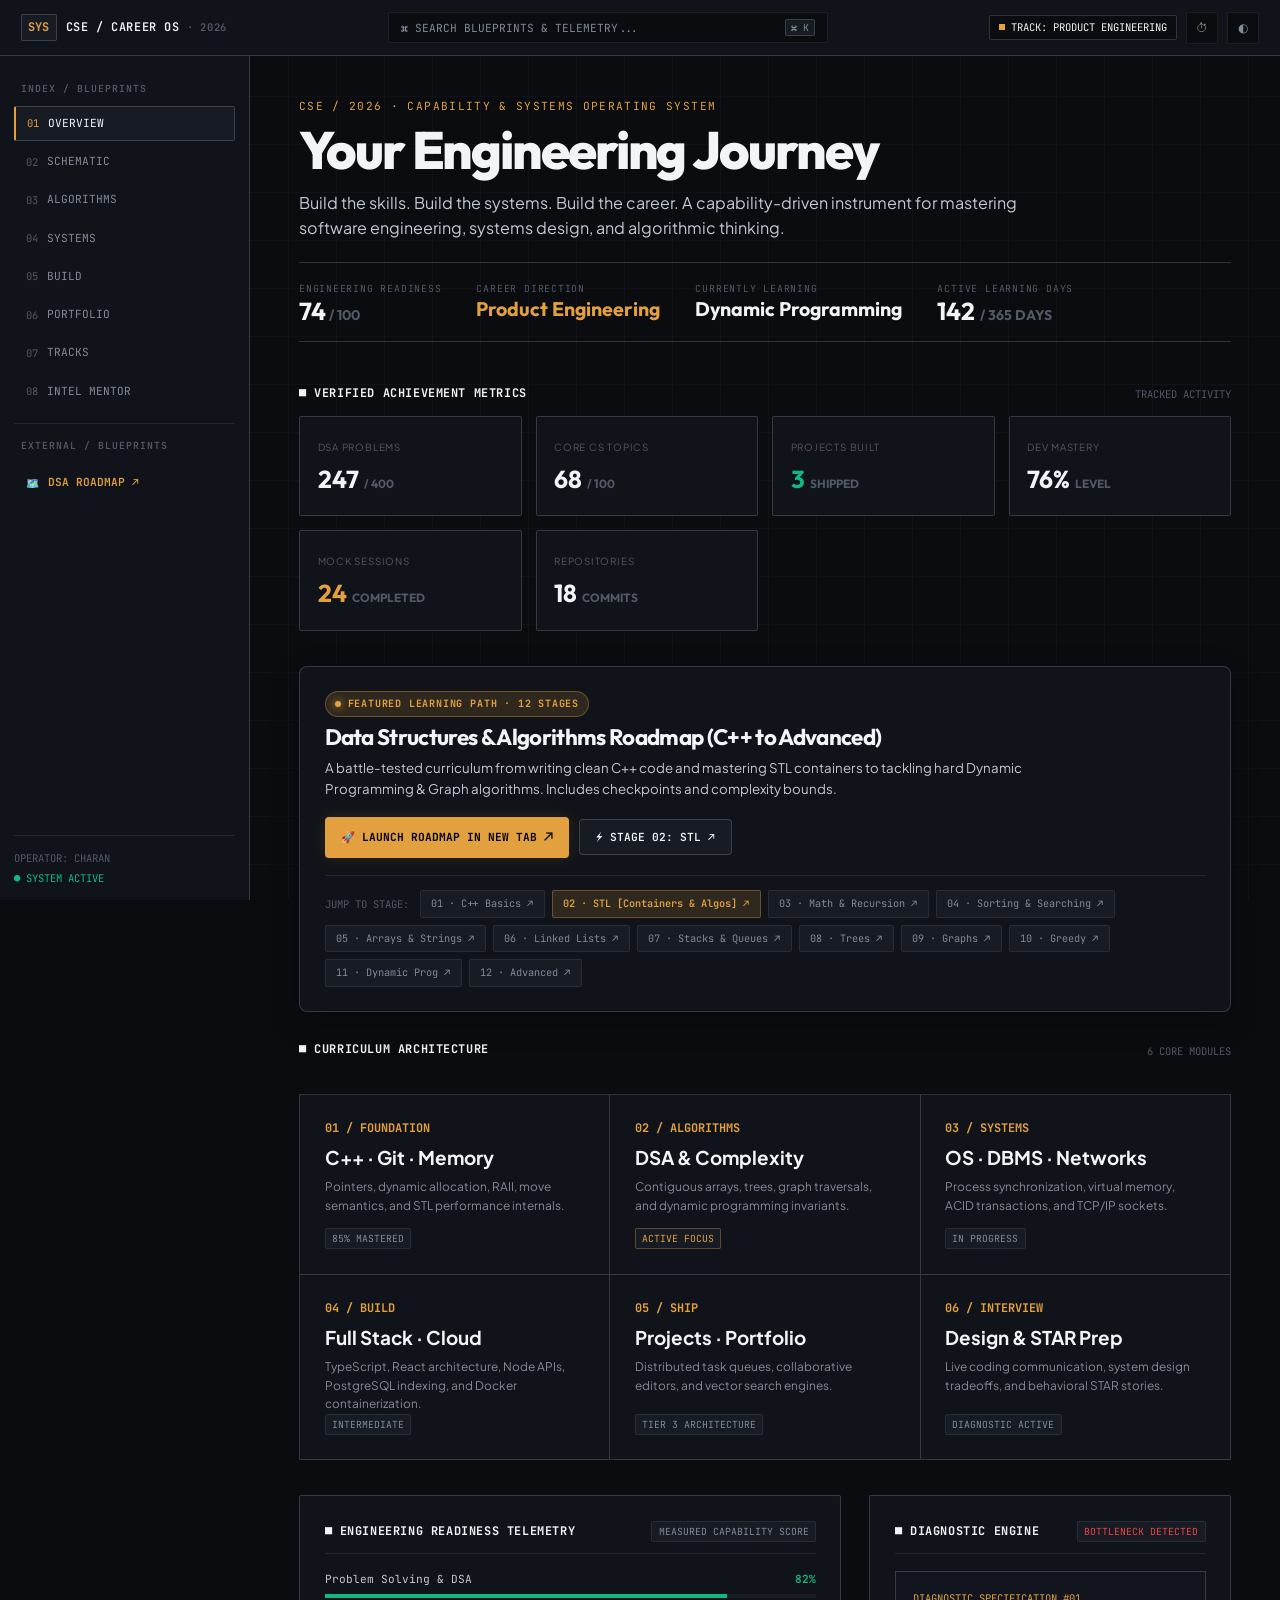
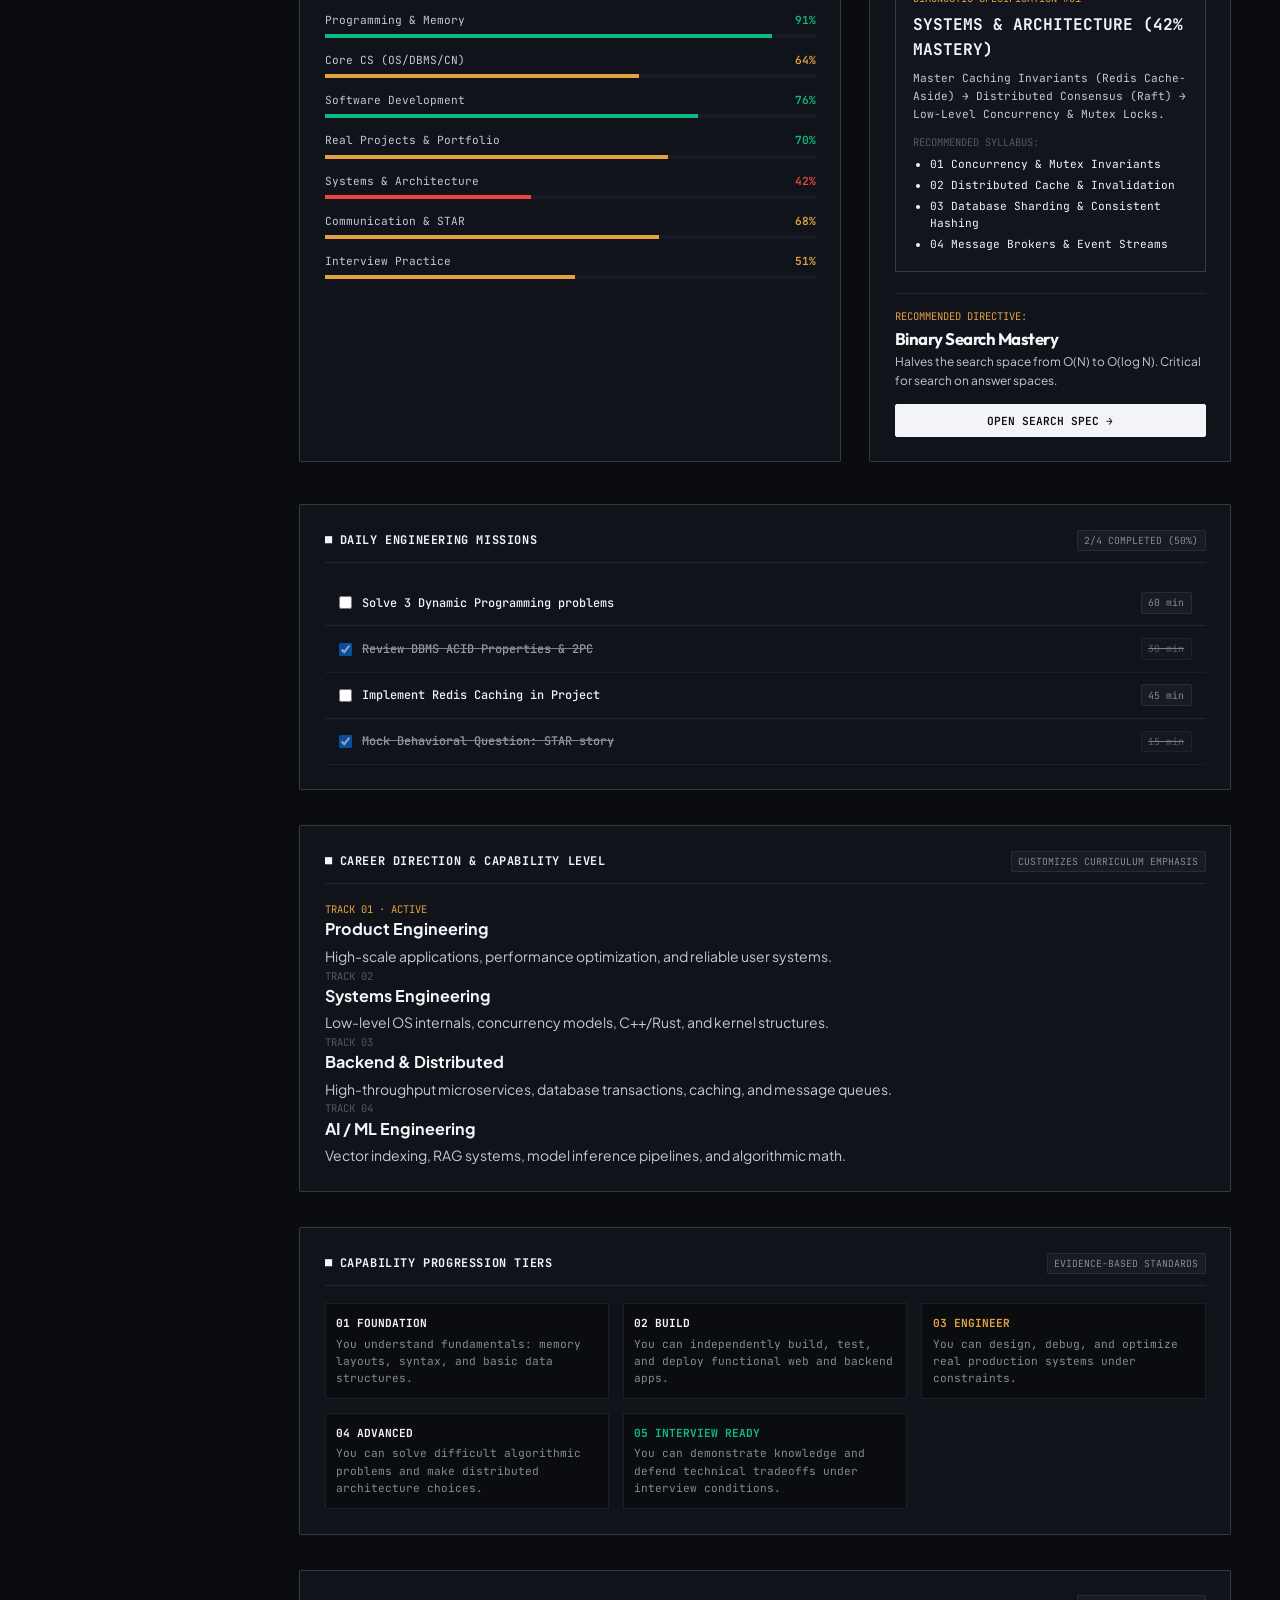
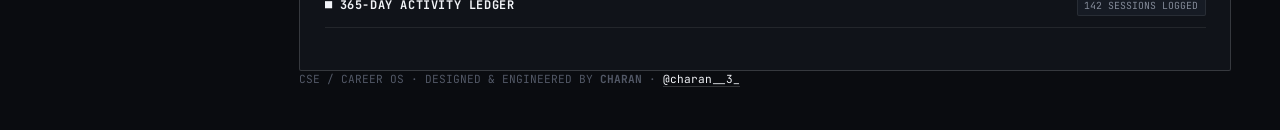
==== commit 0bf75f46: "feat(ui): add 12-stage DSA roadmap banner to overview and sidebar navigation" ====
--- a/index.html
+++ b/index.html
@@ -93,6 +93,14 @@
         <div class="sidebar-nav-item" data-view="mentor">
           <span class="sidebar-num">08</span>
           <span>INTEL MENTOR</span>
+        </div>
+
+        <div style="border-top:1px solid var(--hairline); margin:0.75rem 0 0.5rem; padding-top:0.75rem;">
+          <div class="sidebar-label" style="margin-bottom:0.4rem;">EXTERNAL / BLUEPRINTS</div>
+          <a href="dsa/roadmap.html" target="_blank" rel="noopener noreferrer" class="sidebar-nav-item" style="text-decoration:none; color:var(--accent); font-weight:600;">
+            <span class="sidebar-num" style="color:var(--accent);">🗺️</span>
+            <span>DSA ROADMAP ↗</span>
+          </a>
         </div>
       </div>
 
@@ -177,6 +185,49 @@
           </div>
         </div>
 
+        <!-- Featured 12-Stage Roadmap Hero on Overview -->
+        <div class="roadmap-feature-hero" style="margin-top:2rem;">
+          <div class="roadmap-feature-header">
+            <div>
+              <div class="roadmap-badge-live">
+                <span class="live-beacon"></span>
+                <span>FEATURED LEARNING PATH · 12 STAGES</span>
+              </div>
+              <h3 style="font-size:1.6rem; color:var(--text-main); margin-bottom:0.4rem; font-family:var(--font-editorial);">Data Structures &amp; Algorithms Roadmap (C++ to Advanced)</h3>
+              <p style="color:var(--text-body); font-size:0.95rem; max-width:700px; line-height:1.6;">
+                A battle-tested curriculum from writing clean C++ code and mastering STL containers to tackling hard Dynamic Programming &amp; Graph algorithms. Includes checkpoints and complexity bounds.
+              </p>
+            </div>
+            <div class="roadmap-feature-actions">
+              <a href="dsa/roadmap.html" target="_blank" rel="noopener noreferrer" class="btn-tech-glow">
+                <span>🚀 LAUNCH ROADMAP IN NEW TAB</span>
+                <span style="font-size:1.1rem;">↗</span>
+              </a>
+              <a href="dsa/roadmap.html#stl" target="_blank" rel="noopener noreferrer" class="btn-tech-outline" title="Jump directly to Stage 02: Standard Template Library">
+                <span>⚡ STAGE 02: STL</span>
+                <span>↗</span>
+              </a>
+            </div>
+          </div>
+
+          <!-- Quick Jump Direct Chips -->
+          <div class="stage-quick-chips">
+            <span style="font-family:var(--font-mono); font-size:0.75rem; color:var(--text-dim); display:flex; align-items:center; margin-right:0.3rem;">JUMP TO STAGE:</span>
+            <a href="dsa/roadmap.html#cpp-basics" target="_blank" rel="noopener noreferrer" class="stage-chip">01 · C++ Basics ↗</a>
+            <a href="dsa/roadmap.html#stl" target="_blank" rel="noopener noreferrer" class="stage-chip chip-stl">02 · STL [Containers &amp; Algos] ↗</a>
+            <a href="dsa/roadmap.html#math-recursion" target="_blank" rel="noopener noreferrer" class="stage-chip">03 · Math &amp; Recursion ↗</a>
+            <a href="dsa/roadmap.html#sorting-searching" target="_blank" rel="noopener noreferrer" class="stage-chip">04 · Sorting &amp; Searching ↗</a>
+            <a href="dsa/roadmap.html#arrays-strings" target="_blank" rel="noopener noreferrer" class="stage-chip">05 · Arrays &amp; Strings ↗</a>
+            <a href="dsa/roadmap.html#linked-lists" target="_blank" rel="noopener noreferrer" class="stage-chip">06 · Linked Lists ↗</a>
+            <a href="dsa/roadmap.html#stacks-queues" target="_blank" rel="noopener noreferrer" class="stage-chip">07 · Stacks &amp; Queues ↗</a>
+            <a href="dsa/roadmap.html#trees" target="_blank" rel="noopener noreferrer" class="stage-chip">08 · Trees ↗</a>
+            <a href="dsa/roadmap.html#graphs" target="_blank" rel="noopener noreferrer" class="stage-chip">09 · Graphs ↗</a>
+            <a href="dsa/roadmap.html#greedy" target="_blank" rel="noopener noreferrer" class="stage-chip">10 · Greedy ↗</a>
+            <a href="dsa/roadmap.html#dynamic-programming" target="_blank" rel="noopener noreferrer" class="stage-chip">11 · Dynamic Prog ↗</a>
+            <a href="dsa/roadmap.html#advanced" target="_blank" rel="noopener noreferrer" class="stage-chip">12 · Advanced ↗</a>
+          </div>
+        </div>
+
         <!-- Numbered Curriculum Modules Grid -->
         <div style="display:flex; justify-content:space-between; align-items:flex-end; margin-top:2rem;">
           <div class="panel-title"><span>■ CURRICULUM ARCHITECTURE</span></div>
@@ -365,6 +416,35 @@
             <h2 style="font-size:2rem; margin-bottom:0.25rem;">Software Engineering Career Blueprint</h2>
             <p style="font-size:0.95rem; color:var(--text-muted);">Technical capability graph connecting computer science fundamentals to interview readiness.</p>
           </div>
+          <div style="display:flex; gap:0.5rem;">
+            <a href="dsa/roadmap.html" target="_blank" rel="noopener noreferrer" class="btn-tech btn-tech-primary">🗺️ FULL 12-STAGE ROADMAP ↗</a>
+          </div>
+        </div>
+
+        <!-- Featured Roadmap Banner in Schematic -->
+        <div class="roadmap-feature-hero">
+          <div class="roadmap-feature-header">
+            <div>
+              <div class="roadmap-badge-live">
+                <span class="live-beacon"></span>
+                <span>PRIMARY CURRICULUM BLUEPRINT</span>
+              </div>
+              <h3 style="font-size:1.45rem; color:var(--text-main); margin-bottom:0.4rem; font-family:var(--font-editorial);">Complete C++ to Advanced Algorithms Roadmap</h3>
+              <p style="color:var(--text-body); font-size:0.92rem; max-width:640px;">
+                Comprehensive 12-stage sequential blueprint spanning C++ syntax, STL containers, recursion, trees, graphs, greedy heuristics, and dynamic programming.
+              </p>
+            </div>
+            <div class="roadmap-feature-actions">
+              <a href="dsa/roadmap.html" target="_blank" rel="noopener noreferrer" class="btn-tech-glow">
+                <span>OPEN ROADMAP [NEW TAB]</span>
+                <span>↗</span>
+              </a>
+              <a href="dsa/roadmap.html#stl" target="_blank" rel="noopener noreferrer" class="btn-tech-outline">
+                <span>⚡ 02 · STL SPEC</span>
+                <span>↗</span>
+              </a>
+            </div>
+          </div>
         </div>
 
         <div class="blueprint-container">
@@ -376,14 +456,58 @@
            03 ALGORITHMS: DSA TELEMETRY & ANALYSIS
            ===================================================================== -->
       <section id="view-dsa" class="os-view-section">
-        <div class="panel-header" style="margin-bottom:2rem;">
+        <div class="panel-header" style="margin-bottom:1.5rem;">
           <div>
             <h2 style="font-size:2rem; margin-bottom:0.25rem;">DSA / Engineering Analysis Engine</h2>
             <p style="font-size:0.95rem; color:var(--text-muted);">Problem volume ledger, algorithmic complexity analysis, and interactive visualizers.</p>
           </div>
-          <div style="display:flex; gap:0.5rem;">
+          <div style="display:flex; gap:0.5rem; flex-wrap:wrap;">
+            <a href="dsa/roadmap.html" target="_blank" rel="noopener noreferrer" class="btn-tech btn-tech-primary">🗺️ FULL DSA ROADMAP ↗</a>
             <a href="dsa/arrays.html" class="btn-tech btn-tech-secondary">📊 ARRAY VISUALIZER</a>
             <a href="dsa/sorting.html" class="btn-tech btn-tech-secondary">📊 SORTING VISUALIZER</a>
+          </div>
+        </div>
+
+        <!-- Animated Featured DSA Roadmap Card (FIRST in DSA Section) -->
+        <div class="roadmap-feature-hero">
+          <div class="roadmap-feature-header">
+            <div>
+              <div class="roadmap-badge-live">
+                <span class="live-beacon"></span>
+                <span>FEATURED LEARNING PATH · 12 STAGES</span>
+              </div>
+              <h3 style="font-size:1.55rem; color:var(--text-main); margin-bottom:0.4rem; font-family:var(--font-editorial);">Data Structures &amp; Algorithms Roadmap</h3>
+              <p style="color:var(--text-body); font-size:0.95rem; max-width:680px; line-height:1.6;">
+                A battle-tested curriculum from writing clean C++ code and mastering STL containers to tackling hard Dynamic Programming &amp; Graph algorithms. Structured with checkpoints, topic checklists, and complexity estimates.
+              </p>
+            </div>
+            <div class="roadmap-feature-actions">
+              <a href="dsa/roadmap.html" target="_blank" rel="noopener noreferrer" class="btn-tech-glow">
+                <span>🚀 LAUNCH ROADMAP IN NEW TAB</span>
+                <span style="font-size:1.1rem;">↗</span>
+              </a>
+              <a href="dsa/roadmap.html#stl" target="_blank" rel="noopener noreferrer" class="btn-tech-outline" title="Jump directly to Stage 02: Standard Template Library">
+                <span>⚡ STAGE 02: STL</span>
+                <span>↗</span>
+              </a>
+            </div>
+          </div>
+
+          <!-- Quick Jump Direct Chips -->
+          <div class="stage-quick-chips">
+            <span style="font-family:var(--font-mono); font-size:0.75rem; color:var(--text-dim); display:flex; align-items:center; margin-right:0.3rem;">QUICK STAGE JUMP:</span>
+            <a href="dsa/roadmap.html#cpp-basics" target="_blank" rel="noopener noreferrer" class="stage-chip">01 · C++ Basics ↗</a>
+            <a href="dsa/roadmap.html#stl" target="_blank" rel="noopener noreferrer" class="stage-chip chip-stl">02 · STL [Containers &amp; Algos] ↗</a>
+            <a href="dsa/roadmap.html#math-recursion" target="_blank" rel="noopener noreferrer" class="stage-chip">03 · Math &amp; Recursion ↗</a>
+            <a href="dsa/roadmap.html#sorting-searching" target="_blank" rel="noopener noreferrer" class="stage-chip">04 · Sorting &amp; Searching ↗</a>
+            <a href="dsa/roadmap.html#arrays-strings" target="_blank" rel="noopener noreferrer" class="stage-chip">05 · Arrays &amp; Strings ↗</a>
+            <a href="dsa/roadmap.html#linked-lists" target="_blank" rel="noopener noreferrer" class="stage-chip">06 · Linked Lists ↗</a>
+            <a href="dsa/roadmap.html#stacks-queues" target="_blank" rel="noopener noreferrer" class="stage-chip">07 · Stacks &amp; Queues ↗</a>
+            <a href="dsa/roadmap.html#trees" target="_blank" rel="noopener noreferrer" class="stage-chip">08 · Trees ↗</a>
+            <a href="dsa/roadmap.html#graphs" target="_blank" rel="noopener noreferrer" class="stage-chip">09 · Graphs ↗</a>
+            <a href="dsa/roadmap.html#greedy" target="_blank" rel="noopener noreferrer" class="stage-chip">10 · Greedy ↗</a>
+            <a href="dsa/roadmap.html#dynamic-programming" target="_blank" rel="noopener noreferrer" class="stage-chip">11 · Dynamic Prog ↗</a>
+            <a href="dsa/roadmap.html#advanced" target="_blank" rel="noopener noreferrer" class="stage-chip">12 · Advanced ↗</a>
           </div>
         </div>
 
--- a/css/style.css
+++ b/css/style.css
@@ -836,3 +836,180 @@
   .hero-main-title { font-size: 2.5rem; }
   .header-center { display: none; }
 }
+
+/* ==========================================================================
+   DSA Roadmap Featured Hero Banner & Micro-Animations
+   ========================================================================== */
+.roadmap-feature-hero {
+  position: relative;
+  background: var(--bg-surface);
+  border: 1px solid var(--hairline-strong);
+  border-radius: var(--border-radius-md);
+  padding: 1.75rem;
+  margin-bottom: 2rem;
+  overflow: hidden;
+  box-shadow: 0 10px 30px rgba(0, 0, 0, 0.25);
+  transition: transform 0.25s cubic-bezier(0.16, 1, 0.3, 1), border-color 0.25s ease, box-shadow 0.25s ease;
+}
+
+.roadmap-feature-hero:hover {
+  transform: translateY(-2px);
+  border-color: var(--accent-border);
+  box-shadow: 0 16px 40px rgba(0, 0, 0, 0.35), 0 0 25px var(--accent-muted);
+}
+
+/* Animated gradient glowing top edge beam */
+.roadmap-feature-hero::before {
+  content: "";
+  position: absolute;
+  top: 0;
+  left: -100%;
+  width: 100%;
+  height: 2px;
+  background: linear-gradient(90deg, transparent, var(--accent), #10b981, transparent);
+  animation: beam-sweep 4s linear infinite;
+}
+
+@keyframes beam-sweep {
+  0% { left: -100%; }
+  50%, 100% { left: 100%; }
+}
+
+.roadmap-feature-header {
+  display: flex;
+  justify-content: space-between;
+  align-items: flex-start;
+  flex-wrap: wrap;
+  gap: 1.25rem;
+  margin-bottom: 1.25rem;
+}
+
+.roadmap-badge-live {
+  display: inline-flex;
+  align-items: center;
+  gap: 0.5rem;
+  background: var(--accent-muted);
+  border: 1px solid var(--accent-border);
+  color: var(--accent);
+  font-family: var(--font-mono);
+  font-size: 0.72rem;
+  font-weight: 700;
+  letter-spacing: 0.08em;
+  padding: 0.3rem 0.65rem;
+  border-radius: 999px;
+  margin-bottom: 0.6rem;
+}
+
+.live-beacon {
+  width: 6px;
+  height: 6px;
+  border-radius: 50%;
+  background: var(--accent);
+  box-shadow: 0 0 8px var(--accent);
+  animation: pulse-beacon 1.8s infinite ease-in-out;
+}
+
+@keyframes pulse-beacon {
+  0%, 100% { transform: scale(1); opacity: 1; }
+  50% { transform: scale(1.3); opacity: 0.4; }
+}
+
+.roadmap-feature-actions {
+  display: flex;
+  align-items: center;
+  gap: 0.75rem;
+  flex-wrap: wrap;
+}
+
+.btn-tech-glow {
+  background: var(--accent);
+  color: #000 !important;
+  font-family: var(--font-mono);
+  font-size: 0.8rem;
+  font-weight: 700;
+  padding: 0.6rem 1.15rem;
+  border-radius: var(--border-radius-sm);
+  display: inline-flex;
+  align-items: center;
+  gap: 0.5rem;
+  text-decoration: none;
+  border: none;
+  cursor: pointer;
+  box-shadow: 0 0 15px var(--accent-muted);
+  transition: all 0.2s ease;
+}
+
+.btn-tech-glow:hover {
+  transform: translateY(-2px);
+  box-shadow: 0 4px 20px var(--accent);
+  filter: brightness(1.1);
+}
+
+.btn-tech-outline {
+  background: var(--bg-surface-elevated);
+  color: var(--text-main) !important;
+  border: 1px solid var(--hairline-strong);
+  font-family: var(--font-mono);
+  font-size: 0.8rem;
+  font-weight: 600;
+  padding: 0.6rem 1.15rem;
+  border-radius: var(--border-radius-sm);
+  display: inline-flex;
+  align-items: center;
+  gap: 0.5rem;
+  text-decoration: none;
+  transition: all 0.2s ease;
+}
+
+.btn-tech-outline:hover {
+  background: var(--bg-surface-hover);
+  border-color: var(--accent-border);
+  color: var(--accent) !important;
+  transform: translateY(-2px);
+}
+
+/* Quick Jump Stage Chips */
+.stage-quick-chips {
+  display: flex;
+  flex-wrap: wrap;
+  gap: 0.5rem;
+  padding-top: 1rem;
+  border-top: 1px solid var(--hairline);
+  margin-top: 0.5rem;
+}
+
+.stage-chip {
+  display: inline-flex;
+  align-items: center;
+  gap: 0.35rem;
+  padding: 0.35rem 0.75rem;
+  background: var(--bg-surface-elevated);
+  border: 1px solid var(--hairline);
+  border-radius: var(--border-radius-xs);
+  color: var(--text-muted);
+  font-family: var(--font-mono);
+  font-size: 0.73rem;
+  text-decoration: none;
+  transition: all 0.15s ease;
+}
+
+.stage-chip:hover {
+  background: var(--bg-surface-hover);
+  border-color: var(--hairline-strong);
+  color: var(--text-main);
+  transform: translateY(-1px);
+}
+
+.stage-chip.chip-stl {
+  background: var(--accent-muted);
+  border-color: var(--accent-border);
+  color: var(--accent);
+  font-weight: 600;
+}
+
+.stage-chip.chip-stl:hover {
+  background: var(--accent);
+  color: #000;
+  box-shadow: 0 0 10px var(--accent-muted);
+}
+
